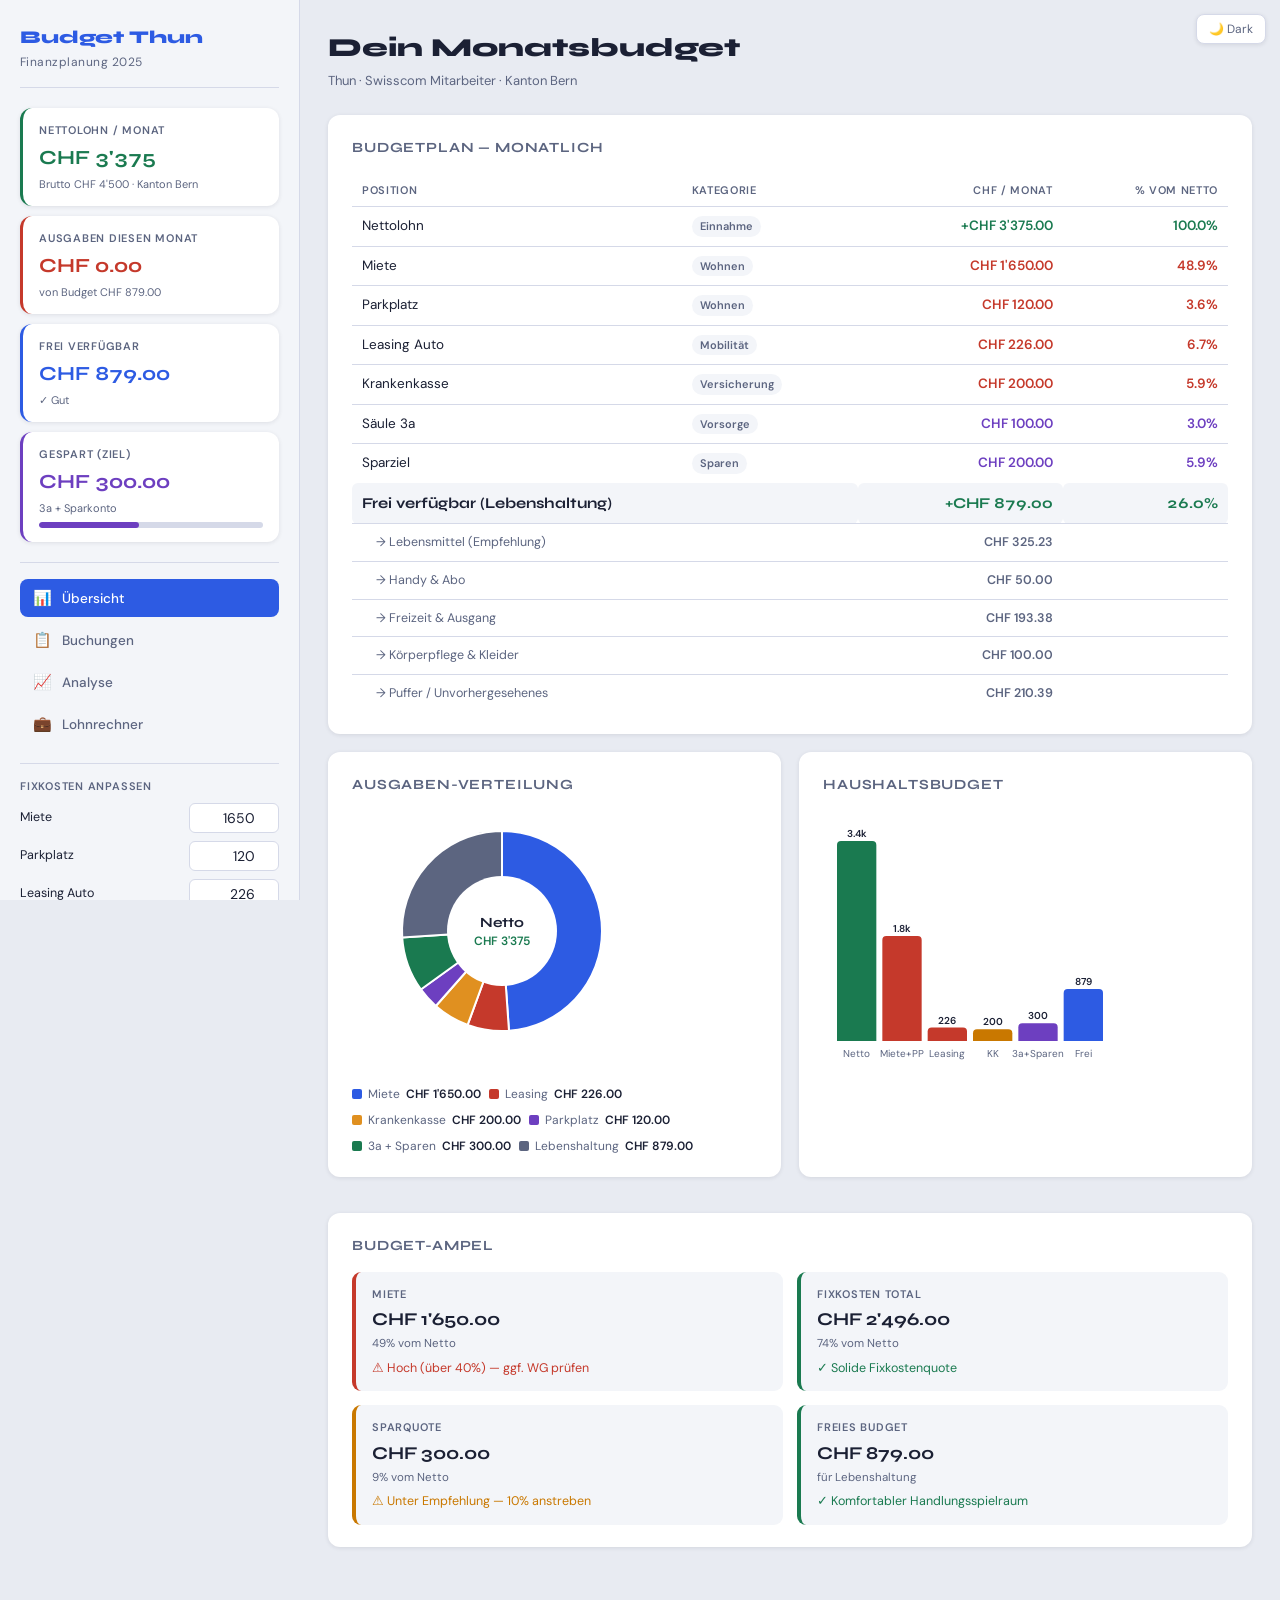
==== budget.html @ 73e4c922 "Add personal budget planner (Budget Thun) - KK CHF 200, leasing CHF 226, gross CHF 4500" ====
<!DOCTYPE html>
<html lang="de">
<head>
<meta charset="UTF-8" />
<meta name="viewport" content="width=device-width, initial-scale=1.0" />
<title>Budget Thun</title>
<link rel="preconnect" href="https://fonts.googleapis.com" />
<link rel="stylesheet" href="https://fonts.googleapis.com/css2?family=Syne:wght@400;600;700;800&family=DM+Sans:wght@300;400;500;600&display=swap" />
<style>
/* ── Tokens ──────────────────────────────────────────────────── */
:root {
  --bg:       #E8EBF2;
  --surface:  #F3F5F9;
  --card:     #FFFFFF;
  --text:     #1B2034;
  --muted:    #5C6580;
  --border:   #D5D9E8;
  --income:   #1A7A50;
  --expense:  #C5392B;
  --accent:   #2D5BE3;
  --savings:  #6D3FC0;
  --warning:  #C97800;
  --r:        12px;
  --shadow:   0 1px 4px rgba(27,32,52,.10);
}
@media (prefers-color-scheme:dark) {
  :root:not([data-theme="light"]) {
    --bg:      #12141E;
    --surface: #1A1D2B;
    --card:    #21253A;
    --text:    #E8EBF5;
    --muted:   #7A82A0;
    --border:  #2D3350;
    --income:  #22A36A;
    --expense: #E05A4A;
    --accent:  #4D78F5;
    --savings: #9060E0;
    --warning: #E09020;
  }
}
:root[data-theme="dark"] {
  --bg:      #12141E;
  --surface: #1A1D2B;
  --card:    #21253A;
  --text:    #E8EBF5;
  --muted:   #7A82A0;
  --border:  #2D3350;
  --income:  #22A36A;
  --expense: #E05A4A;
  --accent:  #4D78F5;
  --savings: #9060E0;
  --warning: #E09020;
}

/* ── Reset ───────────────────────────────────────────────────── */
*,*::before,*::after{box-sizing:border-box;margin:0;padding:0}
body{font-family:'DM Sans',sans-serif;background:var(--bg);color:var(--text);font-size:14px;line-height:1.5;min-height:100vh}
input,select,textarea,button{font-family:inherit;font-size:inherit}
a{color:var(--accent);text-decoration:none}
button{cursor:pointer}

/* ── Layout ──────────────────────────────────────────────────── */
.shell{display:grid;grid-template-columns:300px 1fr;min-height:100vh}
.sidebar{background:var(--surface);border-right:1px solid var(--border);padding:24px 20px;display:flex;flex-direction:column;gap:20px;position:sticky;top:0;height:100vh;overflow-y:auto}
.main{padding:28px 28px 48px;overflow-x:hidden}

/* ── Sidebar ─────────────────────────────────────────────────── */
.brand{display:flex;flex-direction:column;gap:2px;padding-bottom:16px;border-bottom:1px solid var(--border)}
.brand-title{font-family:'Syne',sans-serif;font-weight:800;font-size:18px;color:var(--accent)}
.brand-sub{font-size:12px;color:var(--muted);letter-spacing:.04em}

.kpi-stack{display:flex;flex-direction:column;gap:10px}
.kpi{background:var(--card);border-radius:var(--r);padding:14px 16px;box-shadow:var(--shadow);border-left:3px solid var(--border)}
.kpi.green{border-left-color:var(--income)}
.kpi.red{border-left-color:var(--expense)}
.kpi.blue{border-left-color:var(--accent)}
.kpi.violet{border-left-color:var(--savings)}
.kpi-label{font-size:11px;font-weight:600;text-transform:uppercase;letter-spacing:.07em;color:var(--muted);margin-bottom:4px}
.kpi-val{font-family:'Syne',sans-serif;font-size:20px;font-weight:700;font-variant-numeric:tabular-nums}
.kpi.green .kpi-val{color:var(--income)}
.kpi.red .kpi-val{color:var(--expense)}
.kpi.blue .kpi-val{color:var(--accent)}
.kpi.violet .kpi-val{color:var(--savings)}
.kpi-sub{font-size:11px;color:var(--muted);margin-top:3px}

.savings-bar-wrap{margin-top:6px}
.savings-bar-track{height:6px;background:var(--border);border-radius:99px;overflow:hidden;margin-top:6px}
.savings-bar-fill{height:100%;background:var(--savings);border-radius:99px;transition:width .4s}

/* ── Nav tabs ────────────────────────────────────────────────── */
.nav{display:flex;flex-direction:column;gap:4px;border-top:1px solid var(--border);padding-top:16px}
.nav-btn{display:flex;align-items:center;gap:10px;padding:9px 12px;border-radius:8px;border:none;background:none;color:var(--muted);font-weight:500;font-size:13.5px;text-align:left;transition:background .12s,color .12s}
.nav-btn:hover{background:var(--bg);color:var(--text)}
.nav-btn.active{background:var(--accent);color:#fff}
.nav-icon{font-size:15px;width:20px;text-align:center}

/* ── Budget settings ─────────────────────────────────────────── */
.budget-settings{border-top:1px solid var(--border);padding-top:14px;display:flex;flex-direction:column;gap:8px}
.budget-settings h3{font-size:11px;font-weight:600;text-transform:uppercase;letter-spacing:.07em;color:var(--muted)}
.setting-row{display:flex;align-items:center;justify-content:space-between;gap:8px}
.setting-row label{font-size:12.5px;color:var(--text);flex:1}
.setting-row input[type="number"]{width:90px;padding:5px 8px;border:1px solid var(--border);border-radius:6px;background:var(--card);color:var(--text);font-variant-numeric:tabular-nums;text-align:right}
.setting-row input:focus{outline:none;border-color:var(--accent)}
.setting-note{font-size:11px;color:var(--muted);padding-left:0}

/* ── Main area ───────────────────────────────────────────────── */
.view{display:none}
.view.active{display:block}

.page-title{font-family:'Syne',sans-serif;font-weight:800;font-size:26px;color:var(--text);margin-bottom:4px}
.page-sub{font-size:13px;color:var(--muted);margin-bottom:24px}

.card{background:var(--card);border-radius:var(--r);padding:22px 24px;box-shadow:var(--shadow);margin-bottom:18px}
.card-title{font-family:'Syne',sans-serif;font-weight:700;font-size:14px;text-transform:uppercase;letter-spacing:.06em;color:var(--muted);margin-bottom:16px}

/* ── Salary breakdown ────────────────────────────────────────── */
.salary-row{display:flex;justify-content:space-between;padding:8px 0;border-bottom:1px solid var(--border);font-size:13.5px}
.salary-row:last-child{border-bottom:none}
.salary-row.total{font-weight:700;font-size:15px;color:var(--income)}
.salary-row.deduct{color:var(--expense)}
.deduct-label{display:flex;align-items:center;gap:6px}
.deduct-pct{font-size:11px;color:var(--muted);background:var(--surface);padding:1px 6px;border-radius:4px}
.salary-note{font-size:11px;color:var(--muted);margin-top:10px;line-height:1.6}

/* ── Budget plan table ───────────────────────────────────────── */
.budget-table{width:100%;border-collapse:collapse}
.budget-table th{text-align:left;font-size:11px;font-weight:600;text-transform:uppercase;letter-spacing:.06em;color:var(--muted);padding:8px 10px;border-bottom:1px solid var(--border)}
.budget-table td{padding:9px 10px;border-bottom:1px solid var(--border);font-size:13.5px;font-variant-numeric:tabular-nums}
.budget-table tr:last-child td{border-bottom:none}
.budget-table .cat-chip{display:inline-block;padding:2px 8px;border-radius:99px;font-size:11px;font-weight:600;background:var(--surface);color:var(--muted)}
.budget-table .num{text-align:right;font-weight:600}
.budget-table .inc{color:var(--income)}
.budget-table .exp{color:var(--expense)}
.budget-table .sav{color:var(--savings)}
.budget-table tr.total-row td{font-family:'Syne',sans-serif;font-weight:700;font-size:15px;background:var(--surface);border-radius:6px}

/* ── Chart canvas ────────────────────────────────────────────── */
.charts-row{display:grid;grid-template-columns:1fr 1fr;gap:18px;margin-bottom:18px}
canvas{display:block;max-width:100%}

/* ── Add transaction ─────────────────────────────────────────── */
.type-toggle{display:flex;gap:8px;margin-bottom:16px}
.type-btn{flex:1;padding:9px;border:2px solid var(--border);border-radius:8px;background:none;color:var(--muted);font-weight:600;font-size:13px;transition:all .13s}
.type-btn.active.exp{border-color:var(--expense);background:#fef2f2;color:var(--expense)}
.type-btn.active.inc{border-color:var(--income);background:#f0fdf6;color:var(--income)}
.form-grid{display:grid;grid-template-columns:repeat(4,1fr);gap:12px;margin-bottom:14px}
.fg-2{grid-column:span 2}
.form-group{display:flex;flex-direction:column;gap:4px}
.form-group label{font-size:11px;font-weight:600;text-transform:uppercase;letter-spacing:.05em;color:var(--muted)}
.form-group input,.form-group select{padding:8px 11px;border:1px solid var(--border);border-radius:7px;background:var(--card);color:var(--text);outline:none;transition:border-color .12s}
.form-group input:focus,.form-group select:focus{border-color:var(--accent)}
.btn-primary{padding:9px 22px;background:var(--accent);color:#fff;border:none;border-radius:8px;font-weight:600;font-size:13.5px;transition:opacity .12s}
.btn-primary:hover{opacity:.87}
.btn-ghost{padding:8px 16px;background:none;color:var(--muted);border:1px solid var(--border);border-radius:8px;font-size:13px}
.btn-ghost:hover{background:var(--surface)}
.form-actions{display:flex;gap:10px;align-items:center}

/* ── Transaction list ────────────────────────────────────────── */
.filter-row{display:flex;gap:8px;margin-bottom:14px;flex-wrap:wrap}
.filter-row select,.filter-row input{padding:7px 11px;border:1px solid var(--border);border-radius:7px;background:var(--card);color:var(--text);font-size:13px;outline:none}
.filter-row input{flex:1;min-width:160px}
.filter-row select:focus,.filter-row input:focus{border-color:var(--accent)}

.tx-table{width:100%;border-collapse:collapse}
.tx-table th{text-align:left;padding:9px 12px;border-bottom:1px solid var(--border);font-size:11px;font-weight:600;text-transform:uppercase;letter-spacing:.06em;color:var(--muted);background:var(--surface)}
.tx-table td{padding:10px 12px;border-bottom:1px solid var(--border);font-size:13.5px}
.tx-table tr:hover td{background:var(--surface)}
.tx-table tr:last-child td{border-bottom:none}
.tx-table .num{text-align:right;font-variant-numeric:tabular-nums;font-weight:600}
.chip{display:inline-block;padding:2px 9px;border-radius:99px;font-size:11.5px;font-weight:600}
.chip-exp{background:#fef2f2;color:var(--expense)}
.chip-inc{background:#f0fdf6;color:var(--income)}
.chip-cat{background:var(--surface);color:var(--muted)}
.del-btn{background:none;border:none;color:var(--muted);padding:2px 6px;border-radius:4px;font-size:13px;transition:color .12s}
.del-btn:hover{color:var(--expense)}
.summary-strip{display:flex;gap:20px;font-size:13px;color:var(--muted);margin-bottom:12px;padding:10px 12px;background:var(--surface);border-radius:8px;flex-wrap:wrap}
.summary-strip strong{font-variant-numeric:tabular-nums}
.inc-val{color:var(--income);font-weight:600}
.exp-val{color:var(--expense);font-weight:600}
.bal-val{color:var(--accent);font-weight:600}
.empty{text-align:center;padding:32px;color:var(--muted)}

/* ── Analysis ────────────────────────────────────────────────── */
.month-nav{display:flex;align-items:center;gap:12px;margin-bottom:6px}
.month-nav button{padding:5px 12px;border:1px solid var(--border);border-radius:6px;background:var(--card);color:var(--text);font-size:13px}
.month-nav button:hover{background:var(--surface)}
.month-label{font-family:'Syne',sans-serif;font-weight:700;font-size:15px;flex:1;text-align:center}

/* ── Misc ────────────────────────────────────────────────────── */
.theme-btn{position:fixed;top:14px;right:14px;padding:6px 12px;background:var(--card);border:1px solid var(--border);border-radius:8px;color:var(--muted);font-size:12px;box-shadow:var(--shadow);z-index:100}
.theme-btn:hover{color:var(--text)}

@media(max-width:900px){
  .shell{grid-template-columns:1fr}
  .sidebar{position:static;height:auto}
  .charts-row{grid-template-columns:1fr}
  .form-grid{grid-template-columns:1fr 1fr}
  .fg-2{grid-column:span 2}
}
@media(max-width:580px){
  .form-grid{grid-template-columns:1fr}
  .fg-2{grid-column:span 1}
}
</style>
</head>
<body>

<button class="theme-btn" id="themeBtn">🌙 Dark</button>

<div class="shell">

<!-- ── SIDEBAR ─────────────────────────────────────────────── -->
<aside class="sidebar">
  <div class="brand">
    <div class="brand-title">Budget Thun</div>
    <div class="brand-sub">Finanzplanung 2025</div>
  </div>

  <div class="kpi-stack">
    <div class="kpi green">
      <div class="kpi-label">Nettolohn / Monat</div>
      <div class="kpi-val" id="sideNet">CHF 0</div>
      <div class="kpi-sub">Brutto CHF 4'500 · Kanton Bern</div>
    </div>
    <div class="kpi red">
      <div class="kpi-label">Ausgaben diesen Monat</div>
      <div class="kpi-val" id="sideSpent">CHF 0</div>
      <div class="kpi-sub" id="sideSpentSub">von Budget CHF 0</div>
    </div>
    <div class="kpi blue">
      <div class="kpi-label">Frei verfügbar</div>
      <div class="kpi-val" id="sideFree">CHF 0</div>
      <div class="kpi-sub" id="sideFreeSub"></div>
    </div>
    <div class="kpi violet">
      <div class="kpi-label">Gespart (Ziel)</div>
      <div class="kpi-val" id="sideSaved">CHF 0</div>
      <div class="kpi-sub">3a + Sparkonto</div>
      <div class="savings-bar-wrap">
        <div class="savings-bar-track"><div class="savings-bar-fill" id="savingsBar" style="width:0%"></div></div>
      </div>
    </div>
  </div>

  <nav class="nav">
    <button class="nav-btn active" data-view="overview"><span class="nav-icon">📊</span> Übersicht</button>
    <button class="nav-btn" data-view="transactions"><span class="nav-icon">📋</span> Buchungen</button>
    <button class="nav-btn" data-view="analysis"><span class="nav-icon">📈</span> Analyse</button>
    <button class="nav-btn" data-view="salary"><span class="nav-icon">💼</span> Lohnrechner</button>
  </nav>

  <div class="budget-settings">
    <h3>Fixkosten anpassen</h3>
    <div class="setting-row"><label>Miete</label><input type="number" id="sRent" value="1650" min="0" step="10" /></div>
    <div class="setting-row"><label>Parkplatz</label><input type="number" id="sPark" value="120" min="0" step="5" /></div>
    <div class="setting-row"><label>Leasing Auto</label><input type="number" id="sLease" value="226" min="0" step="5" /></div>
    <div class="setting-note">Skoda Fabia GL-2176772: CHF 211.20 + CHF 15 Occasion = CHF 226.20</div>
    <div class="setting-row"><label>Krankenkasse</label><input type="number" id="sKK" value="200" min="0" step="10" /></div>
    <div class="setting-row"><label>Säule 3a</label><input type="number" id="s3a" value="100" min="0" step="10" /></div>
    <div class="setting-row"><label>Sparziel / Monat</label><input type="number" id="sSave" value="200" min="0" step="50" /></div>
    <div class="setting-row"><label>Nettolohn (manuell)</label><input type="number" id="sNet" value="3375" min="0" step="50" /></div>
    <div class="setting-note">Nettolohn anpassen wenn du die genaue Abrechnung hast</div>
  </div>
</aside>

<!-- ── MAIN ───────────────────────────────────────────────────── -->
<main class="main">

  <!-- ── OVERVIEW ──────────────────────────────────────────── -->
  <div id="view-overview" class="view active">
    <div class="page-title">Dein Monatsbudget</div>
    <div class="page-sub">Thun · Swisscom Mitarbeiter · Kanton Bern</div>

    <div class="card">
      <div class="card-title">Budgetplan — Monatlich</div>
      <table class="budget-table" id="budgetTable">
        <thead><tr>
          <th>Position</th><th>Kategorie</th><th class="num">CHF / Monat</th><th class="num">% vom Netto</th>
        </tr></thead>
        <tbody></tbody>
        <tfoot></tfoot>
      </table>
    </div>

    <div class="charts-row">
      <div class="card">
        <div class="card-title">Ausgaben-Verteilung</div>
        <canvas id="donutChart" width="300" height="260"></canvas>
        <div id="donutLegend" style="margin-top:14px;display:flex;flex-wrap:wrap;gap:8px"></div>
      </div>
      <div class="card">
        <div class="card-title">Haushaltsbudget</div>
        <canvas id="waterfallChart" width="300" height="260"></canvas>
      </div>
    </div>

    <div class="card">
      <div class="card-title">Budget-Ampel</div>
      <div id="budgetAmplel"></div>
    </div>
  </div>

  <!-- ── TRANSACTIONS ───────────────────────────────────────── -->
  <div id="view-transactions" class="view">
    <div class="page-title">Buchungen</div>
    <div class="page-sub">Einnahmen und Ausgaben erfassen und verwalten</div>

    <div class="card">
      <div class="card-title">Neue Buchung</div>
      <div class="type-toggle">
        <button class="type-btn active exp" data-t="expense">Ausgabe</button>
        <button class="type-btn inc" data-t="income">Einnahme</button>
      </div>
      <form id="txForm">
        <div class="form-grid">
          <div class="form-group">
            <label>Datum</label>
            <input type="date" id="fDate" required />
          </div>
          <div class="form-group">
            <label>Betrag CHF</label>
            <input type="number" id="fAmount" step="0.01" min="0.01" placeholder="0.00" required />
          </div>
          <div class="form-group fg-2">
            <label>Beschreibung</label>
            <input type="text" id="fDesc" placeholder="z.B. Coop, Migros, Benzin…" required />
          </div>
          <div class="form-group fg-2">
            <label>Kategorie</label>
            <select id="fCat" required></select>
          </div>
          <div class="form-group fg-2">
            <label>Notiz (optional)</label>
            <input type="text" id="fNote" placeholder="Zusatzinfo" />
          </div>
        </div>
        <div class="form-actions">
          <button type="submit" class="btn-primary">Speichern</button>
          <button type="button" class="btn-ghost" id="clearFormBtn">Leeren</button>
        </div>
      </form>
    </div>

    <div class="card" style="padding:0;overflow:hidden">
      <div style="padding:16px 20px;display:flex;justify-content:space-between;align-items:center;flex-wrap:wrap;gap:10px">
        <div class="card-title" style="margin:0">Buchungsübersicht</div>
        <div class="filter-row" style="margin:0">
          <input type="text" id="searchIn" placeholder="Suchen…" />
          <select id="filterMonth">
            <option value="">Alle Monate</option>
          </select>
          <select id="filterCat">
            <option value="">Alle Kategorien</option>
          </select>
          <select id="filterType">
            <option value="">Alle Typen</option>
            <option value="expense">Ausgaben</option>
            <option value="income">Einnahmen</option>
          </select>
        </div>
      </div>
      <div id="summaryStrip" class="summary-strip" style="margin:0 20px;"></div>
      <div style="overflow-x:auto">
        <table class="tx-table" id="txTable">
          <thead><tr>
            <th>Datum</th><th>Beschreibung</th><th>Kategorie</th><th class="num">Betrag</th><th></th>
          </tr></thead>
          <tbody></tbody>
        </table>
      </div>
      <div id="txEmpty" class="empty" style="display:none">Noch keine Buchungen erfasst.</div>
    </div>
  </div>

  <!-- ── ANALYSIS ───────────────────────────────────────────── -->
  <div id="view-analysis" class="view">
    <div class="page-title">Analyse</div>
    <div class="page-sub">Monatsverlauf und Kategorien im Detail</div>

    <div class="charts-row">
      <div class="card">
        <div class="card-title">Einnahmen vs. Ausgaben — Monatsverlauf</div>
        <canvas id="barChart" width="400" height="260"></canvas>
      </div>
      <div class="card">
        <div class="card-title">Top Ausgabe-Kategorien</div>
        <canvas id="hbarChart" width="400" height="260"></canvas>
      </div>
    </div>

    <div class="card">
      <div class="card-title">Monatsdetail</div>
      <div class="month-nav">
        <button id="prevMonth">&#8249;</button>
        <div class="month-label" id="monthLabel"></div>
        <button id="nextMonth">&#8250;</button>
      </div>
      <div id="monthDetail"></div>
    </div>
  </div>

  <!-- ── SALARY ─────────────────────────────────────────────── -->
  <div id="view-salary" class="view">
    <div class="page-title">Lohnrechner Bern</div>
    <div class="page-sub">Geschätzte Abzüge für Swisscom-Mitarbeiter, Kanton Bern</div>

    <div class="card" style="max-width:560px">
      <div class="card-title">Bruttolohn &rarr; Nettolohn</div>
      <div id="salaryBreakdown"></div>
      <div class="salary-note" id="salaryNote"></div>
    </div>

    <div class="card" style="max-width:560px">
      <div class="card-title">Jahresplan — Sparen &amp; Steuern</div>
      <div id="yearPlan"></div>
    </div>
  </div>

</main>
</div>

<script>
'use strict';

// ── Storage ───────────────────────────────────────────────────
const SK = 'budget_thun_v1';
const load = () => JSON.parse(localStorage.getItem(SK) || '{"tx":[]}')
const persist = () => localStorage.setItem(SK, JSON.stringify(state));

let state = load();
if (!state.tx) state.tx = [];

// ── Settings ──────────────────────────────────────────────────
const settings = {
  rent:  () => +document.getElementById('sRent').value  || 1650,
  park:  () => +document.getElementById('sPark').value  || 120,
  lease: () => +document.getElementById('sLease').value || 226,
  kk:    () => +document.getElementById('sKK').value    || 200,
  s3a:   () => +document.getElementById('s3a').value    || 100,
  save:  () => +document.getElementById('sSave').value  || 200,
  net:   () => +document.getElementById('sNet').value   || 3375,
};

document.querySelectorAll('.sidebar input[type="number"]').forEach(i =>
  i.addEventListener('input', () => { renderAll(); })
);

// ── Categories ────────────────────────────────────────────────
const CATS_EXP = [
  'Miete & Wohnen','Leasing & Auto','Versicherungen','Lebensmittel',
  'Restaurants & Ausgang','Kleider & Shopping','Transport & Benzin',
  'Freizeit & Hobby','Handy & Abo','Körperpflege','Sonstiges'
];
const CATS_INC = ['Lohn','Bonus','Sonstiges Einkommen'];
let curType = 'expense';

function populateCatSelect() {
  const sel = document.getElementById('fCat');
  const cats = curType === 'expense' ? CATS_EXP : CATS_INC;
  sel.innerHTML = cats.map(c => '<option>' + c + '</option>').join('');
}

function updateFilterCats() {
  const sel = document.getElementById('filterCat');
  const cur = sel.value;
  const all = [...new Set(state.tx.map(t => t.cat))].sort();
  sel.innerHTML = '<option value="">Alle Kategorien</option>' +
    all.map(c => '<option' + (c===cur?' selected':'') + '>' + c + '</option>').join('');
}

function updateFilterMonths() {
  const sel = document.getElementById('filterMonth');
  const cur = sel.value;
  const months = [...new Set(state.tx.map(t => t.date.slice(0,7)))].sort().reverse();
  sel.innerHTML = '<option value="">Alle Monate</option>' +
    months.map(m => {
      const [y,mo] = m.split('-');
      const label = new Date(+y, +mo-1, 1).toLocaleDateString('de-CH',{month:'long',year:'numeric'});
      return '<option value="' + m + '"' + (m===cur?' selected':'') + '>' + label + '</option>';
    }).join('');
}

// ── Type toggle ────────────────────────────────────────────────
document.querySelectorAll('.type-btn').forEach(b => {
  b.addEventListener('click', () => {
    curType = b.dataset.t;
    document.querySelectorAll('.type-btn').forEach(x => x.classList.remove('active'));
    b.classList.add('active');
    populateCatSelect();
  });
});

// ── Form ──────────────────────────────────────────────────────
const fDate = document.getElementById('fDate');
fDate.value = today();

document.getElementById('txForm').addEventListener('submit', e => {
  e.preventDefault();
  const tx = {
    id: uid(),
    type: curType,
    date: fDate.value,
    amount: parseFloat(document.getElementById('fAmount').value),
    desc: document.getElementById('fDesc').value.trim(),
    cat: document.getElementById('fCat').value,
    note: document.getElementById('fNote').value.trim(),
  };
  state.tx.unshift(tx);
  persist();
  document.getElementById('txForm').reset();
  fDate.value = today();
  renderAll();
});

document.getElementById('clearFormBtn').addEventListener('click', () => {
  document.getElementById('txForm').reset();
  fDate.value = today();
});

// ── Nav ───────────────────────────────────────────────────────
document.querySelectorAll('.nav-btn').forEach(b => {
  b.addEventListener('click', () => {
    document.querySelectorAll('.nav-btn').forEach(x => x.classList.remove('active'));
    document.querySelectorAll('.view').forEach(x => x.classList.remove('active'));
    b.classList.add('active');
    document.getElementById('view-'+b.dataset.view).classList.add('active');
    renderAll();
  });
});

// ── Theme ─────────────────────────────────────────────────────
const themeBtn = document.getElementById('themeBtn');
let dark = window.matchMedia('(prefers-color-scheme:dark)').matches;
function applyTheme() {
  document.documentElement.dataset.theme = dark ? 'dark' : 'light';
  themeBtn.textContent = dark ? '☀️ Hell' : '🌙 Dark';
}
themeBtn.addEventListener('click', () => { dark = !dark; applyTheme(); renderAll(); });
applyTheme();

// ── Utilities ─────────────────────────────────────────────────
function uid() { return Date.now().toString(36)+Math.random().toString(36).slice(2,6); }
function today() { return new Date().toISOString().slice(0,10); }
function fmt(v) { return 'CHF '+v.toFixed(2).replace(/\B(?=(\d{3})+(?!\d))/g,"'"); }
function fmtK(v) { return 'CHF '+v.toFixed(0).replace(/\B(?=(\d{3})+(?!\d))/g,"'"); }
function esc(s) { return String(s||'').replace(/&/g,'&amp;').replace(/</g,'&lt;').replace(/>/g,'&gt;'); }
function formatDate(iso) { const [y,m,d]=iso.split('-'); return d+'.'+m+'.'+y; }
function getCSS(v) { return getComputedStyle(document.documentElement).getPropertyValue(v).trim(); }
function monthStr(isoYM) {
  const [y,m] = isoYM.split('-');
  return new Date(+y,+m-1,1).toLocaleDateString('de-CH',{month:'long',year:'numeric'});
}

// ── Render All ────────────────────────────────────────────────
function renderAll() {
  renderSidebar();
  renderBudgetTable();
  renderDonut();
  renderWaterfall();
  renderAmplel();
  renderTxTable();
  renderBar();
  renderHBar();
  renderSalary();
  renderMonthDetail();
}

// ── Sidebar KPIs ──────────────────────────────────────────────
function renderSidebar() {
  const net = settings.net();
  const fixed = settings.rent()+settings.park()+settings.lease()+settings.kk()+settings.s3a()+settings.save();
  const budget = net - fixed;

  const now = new Date();
  const ym = now.toISOString().slice(0,7);
  const thisMonth = state.tx.filter(t => t.date.startsWith(ym));
  const spent = thisMonth.filter(t=>t.type==='expense').reduce((s,t)=>s+t.amount,0);
  const saved = (settings.s3a()+settings.save());
  const free = budget - spent;
  const pct = budget > 0 ? Math.min(100, (spent/budget*100)) : 0;

  document.getElementById('sideNet').textContent = fmtK(net);
  document.getElementById('sideSpent').textContent = fmt(spent);
  document.getElementById('sideSpentSub').textContent = 'von Budget ' + fmt(budget);
  document.getElementById('sideFree').textContent = fmt(free);
  document.getElementById('sideFreeSub').textContent = pct > 90 ? '⚠️ Fast aufgebraucht!' : pct > 70 ? 'Im Bereich' : '✓ Gut';
  document.getElementById('sideSaved').textContent = fmt(saved);
  document.getElementById('savingsBar').style.width = Math.min(100, (saved/(net*0.2)*100))+'%';
}

// ── Budget Table ──────────────────────────────────────────────
function renderBudgetTable() {
  const net = settings.net();
  const rows = [
    { label:'Nettolohn', cat:'Einnahme', amt: net, type:'inc' },
    { label:'Miete', cat:'Wohnen', amt:-settings.rent(), type:'exp' },
    { label:'Parkplatz', cat:'Wohnen', amt:-settings.park(), type:'exp' },
    { label:'Leasing Auto', cat:'Mobilität', amt:-settings.lease(), type:'exp' },
    { label:'Krankenkasse', cat:'Versicherung', amt:-settings.kk(), type:'exp' },
    { label:'Säule 3a', cat:'Vorsorge', amt:-settings.s3a(), type:'sav' },
    { label:'Sparziel', cat:'Sparen', amt:-settings.save(), type:'sav' },
  ];
  const fixed = rows.slice(1).reduce((s,r)=>s+r.amt,0);
  const freeAmt = net + fixed;

  const tbody = document.querySelector('#budgetTable tbody');
  tbody.innerHTML = rows.map(r => '<tr><td>'+esc(r.label)+'</td><td><span class="cat-chip">'+esc(r.cat)+'</span></td><td class="num '+r.type+'">'+(r.amt>0?'+':'')+fmt(Math.abs(r.amt))+'</td><td class="num '+r.type+'">'+(Math.abs(r.amt)/net*100).toFixed(1)+'%</td></tr>').join('');

  const tfoot = document.querySelector('#budgetTable tfoot');
  const cls = freeAmt >= 0 ? 'inc' : 'exp';
  tfoot.innerHTML = '<tr class="total-row"><td colspan="2">Frei verfügbar (Lebenshaltung)</td><td class="num '+cls+'">'+(freeAmt>=0?'+':'')+fmt(Math.abs(freeAmt))+'</td><td class="num '+cls+'">'+(Math.abs(freeAmt)/net*100).toFixed(1)+'%</td></tr>';

  const suggestions = [
    { label:'→ Lebensmittel (Empfehlung)', amt: Math.min(350, freeAmt*0.37) },
    { label:'→ Handy & Abo', amt: 50 },
    { label:'→ Freizeit & Ausgang', amt: Math.min(200, freeAmt*0.22) },
    { label:'→ Körperpflege & Kleider', amt: Math.min(100, freeAmt*0.12) },
    { label:'→ Puffer / Unvorhergesehenes', amt: null },
  ];
  let used = suggestions.slice(0,-1).reduce((s,r)=>s+(r.amt||0),0);
  suggestions[suggestions.length-1].amt = Math.max(0, freeAmt - used);

  tfoot.innerHTML += suggestions.map(r=>'<tr><td style="color:var(--muted);padding-left:24px;font-size:12.5px">'+esc(r.label)+'</td><td></td><td class="num" style="color:var(--muted);font-size:12.5px">'+(r.amt!==null?fmt(r.amt):'')+'</td><td></td></tr>').join('');
}

// ── Budget Ampel ──────────────────────────────────────────────
function renderAmplel() {
  const net = settings.net();
  const rent = settings.rent();
  const rentPct = rent/net*100;
  const fixed = settings.rent()+settings.park()+settings.lease()+settings.kk()+settings.s3a()+settings.save();
  const fixedPct = fixed/net*100;
  const savePct = (settings.s3a()+settings.save())/net*100;
  const free = net - fixed;

  const items = [
    { label:'Miete', val:fmt(rent), sub:rentPct.toFixed(0)+'% vom Netto', ok: rentPct<=33, warn: rentPct<=40, msg: rentPct<=33?'✓ Im grünen Bereich (unter 33%)':rentPct<=40?'⚠ Etwas hoch (30-40%)':'⚠ Hoch (über 40%) — ggf. WG prüfen' },
    { label:'Fixkosten total', val:fmt(fixed), sub:fixedPct.toFixed(0)+'% vom Netto', ok: fixedPct<=75, warn: fixedPct<=85, msg: fixedPct<=75?'✓ Solide Fixkostenquote':fixedPct<=85?'⚠ Wenig Spielraum für Variable':'❌ Wenig Luft — Fixkosten reduzieren' },
    { label:'Sparquote', val:fmt(settings.s3a()+settings.save()), sub:savePct.toFixed(0)+'% vom Netto', ok: savePct>=10, warn: savePct>=5, msg: savePct>=15?'✓ Sehr gute Sparquote!':savePct>=10?'✓ Empfehlung erreicht (10%)':savePct>=5?'⚠ Unter Empfehlung — 10% anstreben':'❌ Zu wenig Sparen' },
    { label:'Freies Budget', val:fmt(free), sub:'für Lebenshaltung', ok: free>=800, warn: free>=500, msg: free>=800?'✓ Komfortabler Handlungsspielraum':free>=500?'⚠ Knapp, aber machbar':'❌ Sehr eng — Fixkosten prüfen' },
  ];

  document.getElementById('budgetAmplel').innerHTML = '<div style="display:grid;grid-template-columns:repeat(2,1fr);gap:14px">' +
    items.map(it => '<div style="padding:14px 16px;border-radius:9px;background:var(--surface);border-left:4px solid '+(it.ok?'var(--income)':it.warn?'var(--warning)':'var(--expense)')+'">' +
      '<div style="font-size:11px;font-weight:600;text-transform:uppercase;letter-spacing:.07em;color:var(--muted);margin-bottom:4px">'+esc(it.label)+'</div>' +
      '<div style="font-family:\'Syne\',sans-serif;font-weight:700;font-size:18px;color:var(--text)">'+esc(it.val)+'</div>' +
      '<div style="font-size:11.5px;color:var(--muted);margin:2px 0">'+esc(it.sub)+'</div>' +
      '<div style="font-size:12.5px;margin-top:6px;color:'+(it.ok?'var(--income)':it.warn?'var(--warning)':'var(--expense)')+';">'+esc(it.msg)+'</div></div>').join('') +
    '</div>';
}

// ── Transaction Table ─────────────────────────────────────────
function renderTxTable() {
  updateFilterCats();
  updateFilterMonths();

  const search = document.getElementById('searchIn').value.toLowerCase();
  const month  = document.getElementById('filterMonth').value;
  const cat    = document.getElementById('filterCat').value;
  const type   = document.getElementById('filterType').value;

  let filtered = state.tx.filter(t => {
    if (month && !t.date.startsWith(month)) return false;
    if (cat   && t.cat !== cat) return false;
    if (type  && t.type !== type) return false;
    if (search && !(t.desc+t.cat+t.note).toLowerCase().includes(search)) return false;
    return true;
  });

  const inc = filtered.filter(t=>t.type==='income').reduce((s,t)=>s+t.amount,0);
  const exp = filtered.filter(t=>t.type==='expense').reduce((s,t)=>s+t.amount,0);
  const strip = document.getElementById('summaryStrip');
  strip.innerHTML = filtered.length
    ? '<span>'+filtered.length+' Einträge</span><span class="inc-val">+'+fmt(inc)+'</span><span style="color:var(--border)">|</span><span class="exp-val">-'+fmt(exp)+'</span><span style="color:var(--border)">|</span><span class="bal-val">= '+fmt(inc-exp)+'</span>'
    : '';

  const tbody = document.querySelector('#txTable tbody');
  tbody.innerHTML = '';
  const empty = document.getElementById('txEmpty');
  empty.style.display = filtered.length ? 'none' : 'block';

  filtered.forEach(t => {
    const tr = document.createElement('tr');
    const sign = t.type==='income' ? '+' : '-';
    tr.innerHTML = '<td style="white-space:nowrap">'+formatDate(t.date)+'</td><td>'+esc(t.desc)+(t.note?'<br><small style="color:var(--muted)">'+esc(t.note)+'</small>':'')+'</td><td><span class="chip chip-cat">'+esc(t.cat)+'</span> <span class="chip chip-'+(t.type==='expense'?'exp':'inc')+'">'+(t.type==='expense'?'Ausgabe':'Einnahme')+'</span></td><td class="num '+(t.type==='expense'?'exp-val':'inc-val')+'">'+sign+fmt(t.amount)+'</td><td><button class="del-btn" data-id="'+t.id+'" title="Löschen">🗑</button></td>';
    tbody.appendChild(tr);
  });

  document.querySelectorAll('.del-btn').forEach(b => b.addEventListener('click', () => {
    state.tx = state.tx.filter(t => t.id !== b.dataset.id);
    persist();
    renderAll();
  }));
}

['searchIn','filterMonth','filterCat','filterType'].forEach(id =>
  document.getElementById(id).addEventListener('input', renderTxTable)
);

// ── Canvas helpers ────────────────────────────────────────────
function clearCanvas(id) {
  const c = document.getElementById(id);
  const ctx = c.getContext('2d');
  ctx.clearRect(0,0,c.width,c.height);
  return {c, ctx, W:c.offsetWidth||c.width, H:c.height};
}
function tv(v) { return getCSS(v); }

// ── Donut chart ───────────────────────────────────────────────
function renderDonut() {
  const {c,ctx} = clearCanvas('donutChart');
  const W = c.offsetWidth || 300, H = 260;
  c.width = W; c.height = H;

  const net = settings.net();
  const slices = [
    { label:'Miete', val:settings.rent(), color:'#2D5BE3' },
    { label:'Leasing', val:settings.lease(), color:'#C5392B' },
    { label:'Krankenkasse', val:settings.kk(), color:'#E09020' },
    { label:'Parkplatz', val:settings.park(), color:'#6D3FC0' },
    { label:'3a + Sparen', val:settings.s3a()+settings.save(), color:'#1A7A50' },
    { label:'Lebenshaltung', val:Math.max(0, net-settings.rent()-settings.park()-settings.lease()-settings.kk()-settings.s3a()-settings.save()), color:'#5C6580' },
  ].filter(s=>s.val>0);

  const total = slices.reduce((s,x)=>s+x.val,0);
  const cx=W/2, cy=H/2-10, r=Math.min(W,H)/2-30, ri=r*0.55;
  let angle = -Math.PI/2;

  slices.forEach(s => {
    const sweep = (s.val/total)*2*Math.PI;
    ctx.beginPath();
    ctx.moveTo(cx,cy);
    ctx.arc(cx,cy,r,angle,angle+sweep);
    ctx.closePath();
    ctx.fillStyle = s.color;
    ctx.fill();
    ctx.strokeStyle = tv('--card');
    ctx.lineWidth = 2;
    ctx.stroke();
    angle += sweep;
  });

  ctx.beginPath();
  ctx.arc(cx,cy,ri,0,2*Math.PI);
  ctx.fillStyle = tv('--card');
  ctx.fill();

  ctx.fillStyle = tv('--text');
  ctx.font = "700 14px 'Syne',sans-serif";
  ctx.textAlign = 'center';
  ctx.fillText('Netto', cx, cy-4);
  ctx.font = "600 12px 'DM Sans',sans-serif";
  ctx.fillStyle = tv('--income');
  ctx.fillText(fmtK(net), cx, cy+14);

  const leg = document.getElementById('donutLegend');
  leg.innerHTML = slices.map(s=>'<div style="display:flex;align-items:center;gap:6px;font-size:12px"><span style="width:10px;height:10px;border-radius:2px;background:'+s.color+';display:inline-block;flex-shrink:0"></span><span style="color:var(--muted)">'+esc(s.label)+'</span><span style="font-weight:600;color:var(--text)">'+fmt(s.val)+'</span></div>').join('');
}

// ── Waterfall chart ───────────────────────────────────────────
function renderWaterfall() {
  const {c,ctx} = clearCanvas('waterfallChart');
  const W = c.offsetWidth||300, H=260;
  c.width=W; c.height=H;

  const net = settings.net();
  const items = [
    { label:'Netto', val:net, color:tv('--income') },
    { label:'Miete+PP', val:settings.rent()+settings.park(), color:tv('--expense') },
    { label:'Leasing', val:settings.lease(), color:tv('--expense') },
    { label:'KK', val:settings.kk(), color:tv('--warning') },
    { label:'3a+Sparen', val:settings.s3a()+settings.save(), color:tv('--savings') },
    { label:'Frei', val:Math.max(0,net-settings.rent()-settings.park()-settings.lease()-settings.kk()-settings.s3a()-settings.save()), color:tv('--accent') },
  ];

  const maxVal = net;
  const pad=14, bw=(W-pad*2)/items.length-6, barH=H-60;

  items.forEach((it,i)=>{
    const x = pad + i*(bw+6);
    const h = (it.val/maxVal)*barH;
    const y = H-30-h;
    ctx.fillStyle = it.color;
    roundRect(ctx, x, y, bw, h, 4);
    ctx.fill();
    ctx.fillStyle = tv('--muted');
    ctx.font = '10px "DM Sans",sans-serif';
    ctx.textAlign = 'center';
    ctx.fillText(it.label, x+bw/2, H-14);
    ctx.fillStyle = tv('--text');
    ctx.font = '600 10px "DM Sans",sans-serif';
    ctx.fillText(it.val>=1000?(it.val/1000).toFixed(1)+'k':it.val, x+bw/2, y-4);
  });
}

function roundRect(ctx,x,y,w,h,r){
  ctx.beginPath();
  ctx.moveTo(x+r,y);ctx.lineTo(x+w-r,y);ctx.arcTo(x+w,y,x+w,y+r,r);
  ctx.lineTo(x+w,y+h);ctx.lineTo(x,y+h);ctx.lineTo(x,y+r);
  ctx.arcTo(x,y,x+r,y,r);ctx.closePath();
}

// ── Monthly bar ───────────────────────────────────────────────
function renderBar() {
  const {c,ctx} = clearCanvas('barChart');
  const W=c.offsetWidth||400, H=260;
  c.width=W; c.height=H;

  const months=[];
  const now=new Date();
  for(let i=5;i>=0;i--){
    const d=new Date(now.getFullYear(),now.getMonth()-i,1);
    const ym=d.toISOString().slice(0,7);
    const label=d.toLocaleDateString('de-CH',{month:'short'});
    const inc=state.tx.filter(t=>t.type==='income'&&t.date.startsWith(ym)).reduce((s,t)=>s+t.amount,0);
    const exp=state.tx.filter(t=>t.type==='expense'&&t.date.startsWith(ym)).reduce((s,t)=>s+t.amount,0);
    months.push({label,inc,exp});
  }

  const maxV=Math.max(...months.map(m=>Math.max(m.inc,m.exp)),100);
  const pad=14, barH=H-55, gw=(W-pad*2)/months.length, bw=gw*0.35;

  months.forEach((m,i)=>{
    const x=pad+i*gw+gw/2;
    const ih=(m.inc/maxV)*barH;
    const eh=(m.exp/maxV)*barH;
    if(m.inc>0){ ctx.fillStyle=tv('--income'); roundRect(ctx,x-bw-2,H-35-ih,bw,ih,3); ctx.fill(); }
    if(m.exp>0){ ctx.fillStyle=tv('--expense'); roundRect(ctx,x+2,H-35-eh,bw,eh,3); ctx.fill(); }
    ctx.fillStyle=tv('--muted');
    ctx.font='10px "DM Sans",sans-serif';
    ctx.textAlign='center';
    ctx.fillText(m.label,x,H-18);
  });

  const ly=H-6;
  [[tv('--income'),'Einnahmen'],[tv('--expense'),'Ausgaben']].forEach(([col,lbl],i)=>{
    const x=pad+i*110;
    ctx.fillStyle=col; ctx.fillRect(x,ly-8,10,8);
    ctx.fillStyle=tv('--muted'); ctx.font='11px "DM Sans",sans-serif'; ctx.textAlign='left';
    ctx.fillText(lbl,x+14,ly);
  });
}

// ── Horizontal bar (categories) ───────────────────────────────
function renderHBar() {
  const {c,ctx} = clearCanvas('hbarChart');
  const W=c.offsetWidth||400, H=260;
  c.width=W; c.height=H;

  const bycat={};
  state.tx.filter(t=>t.type==='expense').forEach(t=>{ bycat[t.cat]=(bycat[t.cat]||0)+t.amount; });
  const sorted=Object.entries(bycat).sort((a,b)=>b[1]-a[1]).slice(0,7);

  if(!sorted.length){
    ctx.fillStyle=tv('--muted'); ctx.font='13px "DM Sans",sans-serif'; ctx.textAlign='center';
    ctx.fillText('Noch keine Ausgaben',W/2,H/2); return;
  }

  const maxV=sorted[0][1];
  const rowH=H/sorted.length, barMaxW=W-130;
  const palette=['#2D5BE3','#C5392B','#E09020','#6D3FC0','#1A7A50','#5C6580','#C97800'];

  sorted.forEach(([cat,val],i)=>{
    const y=i*rowH+rowH/2;
    const bw=(val/maxV)*barMaxW;
    ctx.fillStyle=palette[i%palette.length]+'44';
    roundRect(ctx,110,y-10,barMaxW,20,4); ctx.fill();
    ctx.fillStyle=palette[i%palette.length];
    roundRect(ctx,110,y-10,bw,20,4); ctx.fill();
    ctx.fillStyle=tv('--text'); ctx.font='12px "DM Sans",sans-serif'; ctx.textAlign='right';
    ctx.fillText(cat.length>16?cat.slice(0,14)+'…':cat,104,y+4);
    ctx.fillStyle='#fff'; ctx.textAlign='left'; ctx.font='600 11px "DM Sans",sans-serif';
    if(bw>60) ctx.fillText(fmt(val).replace('CHF ',''),118,y+4);
    else { ctx.fillStyle=tv('--text'); ctx.fillText(fmt(val).replace('CHF ',''),118+bw+4,y+4); }
  });
}

// ── Salary breakdown ──────────────────────────────────────────
function renderSalary() {
  const gross = 4500;
  const deductions = [
    { label:'AHV / IV / EO',  pct:5.30, amt:gross*0.053 },
    { label:'ALV',             pct:1.10, amt:gross*0.011 },
    { label:'BVG (Pension)',   pct:7.00, amt:gross*0.070, note:'je nach Plan' },
    { label:'NBUV',            pct:1.00, amt:gross*0.010, note:'Nichtberufsunfall' },
    { label:'Quellensteuer A', pct:10.60,amt:gross*0.106, note:'Ledig, Kt. Bern' },
  ];
  const totalDed = deductions.reduce((s,d)=>s+d.amt,0);
  const net = gross - totalDed;

  document.getElementById('salaryBreakdown').innerHTML =
    '<div class="salary-row"><span>Bruttolohn</span><span style="font-weight:700;color:var(--income)">'+fmt(gross)+'</span></div>' +
    deductions.map(d=>'<div class="salary-row deduct"><span class="deduct-label">'+esc(d.label)+'<span class="deduct-pct">'+d.pct.toFixed(2)+'%</span>'+(d.note?'<small style="color:var(--muted)">'+esc(d.note)+'</small>':'')+'</span><span>-'+fmt(d.amt)+'</span></div>').join('') +
    '<div class="salary-row total"><span>Nettolohn (geschätzt)</span><span>'+fmt(net)+'</span></div>';

  document.getElementById('salaryNote').innerHTML =
    '<strong>⚠ Schätzung:</strong> BVG und Quellensteuer variieren je nach Pensionskassenplan, Konfession, Tarif und exaktem Lohn. Sobald du die erste Abrechnung von Swisscom hast, trage den genauen Nettobetrag oben links unter «Nettolohn (manuell)» ein.';

  const yearNet = net * 12;
  const yearSave = (settings.s3a() + settings.save()) * 12;
  document.getElementById('yearPlan').innerHTML = '<div style="display:grid;grid-template-columns:1fr 1fr;gap:12px">' +
    [
      {l:'Nettolohn / Jahr',v:net*12,c:'var(--income)'},
      {l:'Fixkosten / Jahr',v:(settings.rent()+settings.park()+settings.lease()+settings.kk())*12,c:'var(--expense)'},
      {l:'Säule 3a / Jahr',v:settings.s3a()*12,c:'var(--savings)'},
      {l:'Sparkonto / Jahr',v:settings.save()*12,c:'var(--savings)'},
      {l:'Gesamtersparnis / Jahr',v:yearSave,c:'var(--savings)'},
      {l:'Sparquote',v:null,extra:(yearSave/yearNet*100).toFixed(1)+'%',c:'var(--accent)'},
    ].map(it=>'<div style="padding:12px 14px;background:var(--surface);border-radius:8px"><div style="font-size:11px;font-weight:600;text-transform:uppercase;letter-spacing:.06em;color:var(--muted);margin-bottom:4px">'+esc(it.l)+'</div><div style="font-family:\'Syne\',sans-serif;font-weight:700;font-size:17px;color:'+it.c+'">'+(it.v!==null?fmtK(it.v):it.extra)+'</div></div>').join('') +
    '</div>';
}

// ── Month detail ──────────────────────────────────────────────
let detailMonth = new Date().toISOString().slice(0,7);

function renderMonthDetail() {
  document.getElementById('monthLabel').textContent = monthStr(detailMonth);
  const txs = state.tx.filter(t=>t.date.startsWith(detailMonth)).sort((a,b)=>b.date.localeCompare(a.date));
  const inc = txs.filter(t=>t.type==='income').reduce((s,t)=>s+t.amount,0);
  const exp = txs.filter(t=>t.type==='expense').reduce((s,t)=>s+t.amount,0);

  const div = document.getElementById('monthDetail');
  if(!txs.length){ div.innerHTML='<div class="empty">Keine Buchungen in diesem Monat</div>'; return; }

  div.innerHTML = '<div class="summary-strip" style="margin-bottom:12px"><span class="inc-val">Einnahmen +'+fmt(inc)+'</span><span class="exp-val">Ausgaben -'+fmt(exp)+'</span><span class="bal-val">Saldo '+fmt(inc-exp)+'</span></div>' +
    '<div style="overflow-x:auto"><table class="tx-table"><thead><tr><th>Datum</th><th>Beschreibung</th><th>Kategorie</th><th class="num">Betrag</th></tr></thead><tbody>' +
    txs.map(t=>'<tr><td style="white-space:nowrap">'+formatDate(t.date)+'</td><td>'+esc(t.desc)+'</td><td><span class="chip chip-cat">'+esc(t.cat)+'</span></td><td class="num '+(t.type==='expense'?'exp-val':'inc-val')+'">'+  (t.type==='expense'?'-':'+')+' '+fmt(t.amount)+'</td></tr>').join('') +
    '</tbody></table></div>';
}

document.getElementById('prevMonth').addEventListener('click', () => {
  const d=new Date(detailMonth+'-01');
  d.setMonth(d.getMonth()-1);
  detailMonth=d.toISOString().slice(0,7);
  renderMonthDetail();
});
document.getElementById('nextMonth').addEventListener('click', () => {
  const d=new Date(detailMonth+'-01');
  d.setMonth(d.getMonth()+1);
  detailMonth=d.toISOString().slice(0,7);
  renderMonthDetail();
});

// ── Init ──────────────────────────────────────────────────────
populateCatSelect();
renderAll();
window.addEventListener('resize', () => { renderDonut(); renderWaterfall(); renderBar(); renderHBar(); });
</script>
</body>
</html>
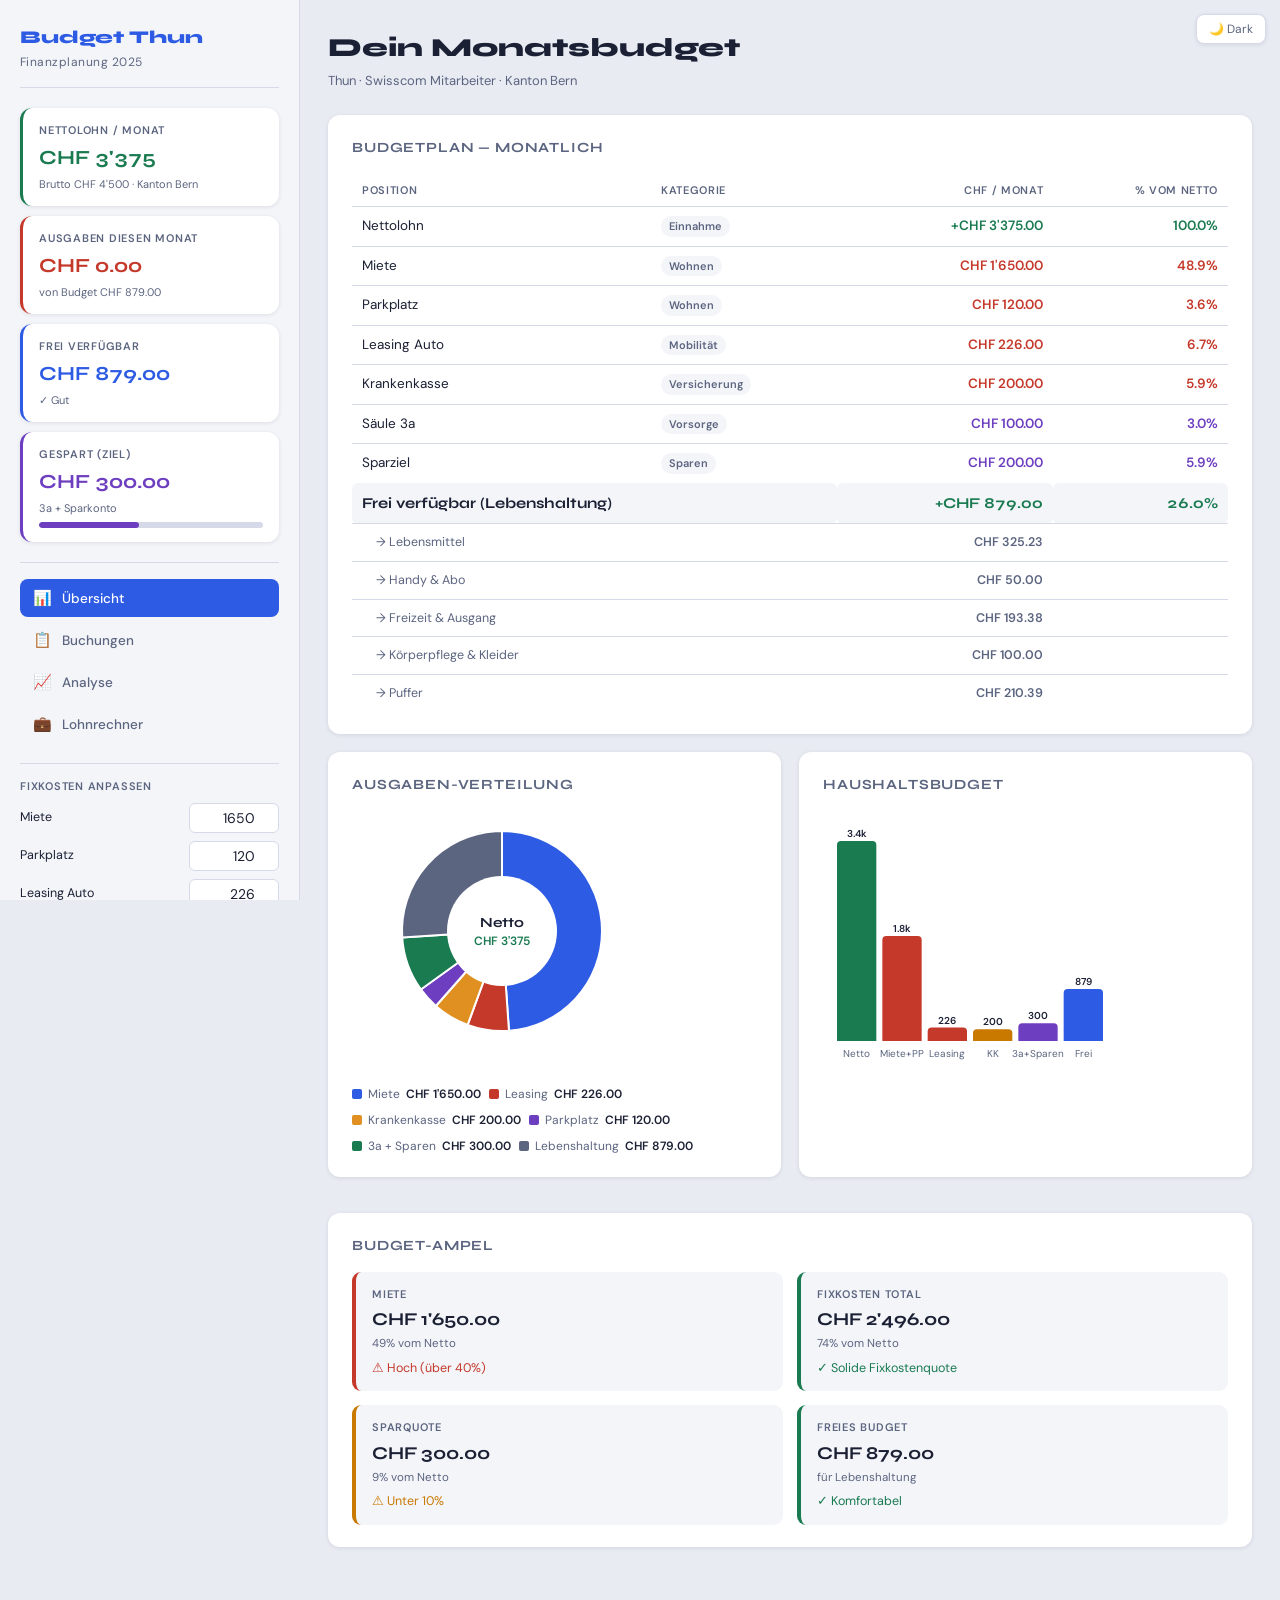
==== commit 3373f81e: "Add personal budget planner with updated defaults (gross CHF 4500, KK CHF 200, leasing CHF 226)" ====
--- a/budget.html
+++ b/budget.html
@@ -346,12 +346,8 @@
         <div class="card-title" style="margin:0">Buchungsübersicht</div>
         <div class="filter-row" style="margin:0">
           <input type="text" id="searchIn" placeholder="Suchen…" />
-          <select id="filterMonth">
-            <option value="">Alle Monate</option>
-          </select>
-          <select id="filterCat">
-            <option value="">Alle Kategorien</option>
-          </select>
+          <select id="filterMonth"><option value="">Alle Monate</option></select>
+          <select id="filterCat"><option value="">Alle Kategorien</option></select>
           <select id="filterType">
             <option value="">Alle Typen</option>
             <option value="expense">Ausgaben</option>
@@ -376,7 +372,6 @@
   <div id="view-analysis" class="view">
     <div class="page-title">Analyse</div>
     <div class="page-sub">Monatsverlauf und Kategorien im Detail</div>
-
     <div class="charts-row">
       <div class="card">
         <div class="card-title">Einnahmen vs. Ausgaben — Monatsverlauf</div>
@@ -387,7 +382,6 @@
         <canvas id="hbarChart" width="400" height="260"></canvas>
       </div>
     </div>
-
     <div class="card">
       <div class="card-title">Monatsdetail</div>
       <div class="month-nav">
@@ -403,13 +397,11 @@
   <div id="view-salary" class="view">
     <div class="page-title">Lohnrechner Bern</div>
     <div class="page-sub">Geschätzte Abzüge für Swisscom-Mitarbeiter, Kanton Bern</div>
-
     <div class="card" style="max-width:560px">
       <div class="card-title">Bruttolohn &rarr; Nettolohn</div>
       <div id="salaryBreakdown"></div>
       <div class="salary-note" id="salaryNote"></div>
     </div>
-
     <div class="card" style="max-width:560px">
       <div class="card-title">Jahresplan — Sparen &amp; Steuern</div>
       <div id="yearPlan"></div>
@@ -421,16 +413,11 @@
 
 <script>
 'use strict';
-
-// ── Storage ───────────────────────────────────────────────────
 const SK = 'budget_thun_v1';
-const load = () => JSON.parse(localStorage.getItem(SK) || '{"tx":[]}')
+const load = () => JSON.parse(localStorage.getItem(SK) || '{"tx":[]}');
 const persist = () => localStorage.setItem(SK, JSON.stringify(state));
-
 let state = load();
 if (!state.tx) state.tx = [];
-
-// ── Settings ──────────────────────────────────────────────────
 const settings = {
   rent:  () => +document.getElementById('sRent').value  || 1650,
   park:  () => +document.getElementById('sPark').value  || 120,
@@ -440,511 +427,168 @@
   save:  () => +document.getElementById('sSave').value  || 200,
   net:   () => +document.getElementById('sNet').value   || 3375,
 };
-
-document.querySelectorAll('.sidebar input[type="number"]').forEach(i =>
-  i.addEventListener('input', () => { renderAll(); })
-);
-
-// ── Categories ────────────────────────────────────────────────
-const CATS_EXP = [
-  'Miete & Wohnen','Leasing & Auto','Versicherungen','Lebensmittel',
-  'Restaurants & Ausgang','Kleider & Shopping','Transport & Benzin',
-  'Freizeit & Hobby','Handy & Abo','Körperpflege','Sonstiges'
-];
+document.querySelectorAll('.sidebar input[type="number"]').forEach(i => i.addEventListener('input', renderAll));
+const CATS_EXP = ['Miete & Wohnen','Leasing & Auto','Versicherungen','Lebensmittel','Restaurants & Ausgang','Kleider & Shopping','Transport & Benzin','Freizeit & Hobby','Handy & Abo','Körperpflege','Sonstiges'];
 const CATS_INC = ['Lohn','Bonus','Sonstiges Einkommen'];
 let curType = 'expense';
-
-function populateCatSelect() {
-  const sel = document.getElementById('fCat');
-  const cats = curType === 'expense' ? CATS_EXP : CATS_INC;
-  sel.innerHTML = cats.map(c => '<option>' + c + '</option>').join('');
-}
-
-function updateFilterCats() {
-  const sel = document.getElementById('filterCat');
-  const cur = sel.value;
-  const all = [...new Set(state.tx.map(t => t.cat))].sort();
-  sel.innerHTML = '<option value="">Alle Kategorien</option>' +
-    all.map(c => '<option' + (c===cur?' selected':'') + '>' + c + '</option>').join('');
-}
-
-function updateFilterMonths() {
-  const sel = document.getElementById('filterMonth');
-  const cur = sel.value;
-  const months = [...new Set(state.tx.map(t => t.date.slice(0,7)))].sort().reverse();
-  sel.innerHTML = '<option value="">Alle Monate</option>' +
-    months.map(m => {
-      const [y,mo] = m.split('-');
-      const label = new Date(+y, +mo-1, 1).toLocaleDateString('de-CH',{month:'long',year:'numeric'});
-      return '<option value="' + m + '"' + (m===cur?' selected':'') + '>' + label + '</option>';
-    }).join('');
-}
-
-// ── Type toggle ────────────────────────────────────────────────
-document.querySelectorAll('.type-btn').forEach(b => {
-  b.addEventListener('click', () => {
-    curType = b.dataset.t;
-    document.querySelectorAll('.type-btn').forEach(x => x.classList.remove('active'));
-    b.classList.add('active');
-    populateCatSelect();
-  });
+function populateCatSelect(){
+  const sel=document.getElementById('fCat');
+  const cats=curType==='expense'?CATS_EXP:CATS_INC;
+  sel.innerHTML=cats.map(c=>'<option>'+c+'</option>').join('');
+}
+function updateFilterCats(){
+  const sel=document.getElementById('filterCat'),cur=sel.value;
+  const all=[...new Set(state.tx.map(t=>t.cat))].sort();
+  sel.innerHTML='<option value="">Alle Kategorien</option>'+all.map(c=>'<option'+(c===cur?' selected':'')+'>'+c+'</option>').join('');
+}
+function updateFilterMonths(){
+  const sel=document.getElementById('filterMonth'),cur=sel.value;
+  const months=[...new Set(state.tx.map(t=>t.date.slice(0,7)))].sort().reverse();
+  sel.innerHTML='<option value="">Alle Monate</option>'+months.map(m=>{
+    const[y,mo]=m.split('-');
+    const label=new Date(+y,+mo-1,1).toLocaleDateString('de-CH',{month:'long',year:'numeric'});
+    return '<option value="'+m+'"'+(m===cur?' selected':'')+'>'+label+'</option>';
+  }).join('');
+}
+document.querySelectorAll('.type-btn').forEach(b=>b.addEventListener('click',()=>{
+  curType=b.dataset.t;
+  document.querySelectorAll('.type-btn').forEach(x=>x.classList.remove('active'));
+  b.classList.add('active');populateCatSelect();
+}));
+const fDate=document.getElementById('fDate');
+fDate.value=today();
+document.getElementById('txForm').addEventListener('submit',e=>{
+  e.preventDefault();
+  const tx={id:uid(),type:curType,date:fDate.value,amount:parseFloat(document.getElementById('fAmount').value),desc:document.getElementById('fDesc').value.trim(),cat:document.getElementById('fCat').value,note:document.getElementById('fNote').value.trim()};
+  state.tx.unshift(tx);persist();
+  document.getElementById('txForm').reset();fDate.value=today();renderAll();
 });
-
-// ── Form ──────────────────────────────────────────────────────
-const fDate = document.getElementById('fDate');
-fDate.value = today();
-
-document.getElementById('txForm').addEventListener('submit', e => {
-  e.preventDefault();
-  const tx = {
-    id: uid(),
-    type: curType,
-    date: fDate.value,
-    amount: parseFloat(document.getElementById('fAmount').value),
-    desc: document.getElementById('fDesc').value.trim(),
-    cat: document.getElementById('fCat').value,
-    note: document.getElementById('fNote').value.trim(),
-  };
-  state.tx.unshift(tx);
-  persist();
-  document.getElementById('txForm').reset();
-  fDate.value = today();
-  renderAll();
-});
-
-document.getElementById('clearFormBtn').addEventListener('click', () => {
-  document.getElementById('txForm').reset();
-  fDate.value = today();
-});
-
-// ── Nav ───────────────────────────────────────────────────────
-document.querySelectorAll('.nav-btn').forEach(b => {
-  b.addEventListener('click', () => {
-    document.querySelectorAll('.nav-btn').forEach(x => x.classList.remove('active'));
-    document.querySelectorAll('.view').forEach(x => x.classList.remove('active'));
-    b.classList.add('active');
-    document.getElementById('view-'+b.dataset.view).classList.add('active');
-    renderAll();
-  });
-});
-
-// ── Theme ─────────────────────────────────────────────────────
-const themeBtn = document.getElementById('themeBtn');
-let dark = window.matchMedia('(prefers-color-scheme:dark)').matches;
-function applyTheme() {
-  document.documentElement.dataset.theme = dark ? 'dark' : 'light';
-  themeBtn.textContent = dark ? '☀️ Hell' : '🌙 Dark';
-}
-themeBtn.addEventListener('click', () => { dark = !dark; applyTheme(); renderAll(); });
-applyTheme();
-
-// ── Utilities ─────────────────────────────────────────────────
-function uid() { return Date.now().toString(36)+Math.random().toString(36).slice(2,6); }
-function today() { return new Date().toISOString().slice(0,10); }
-function fmt(v) { return 'CHF '+v.toFixed(2).replace(/\B(?=(\d{3})+(?!\d))/g,"'"); }
-function fmtK(v) { return 'CHF '+v.toFixed(0).replace(/\B(?=(\d{3})+(?!\d))/g,"'"); }
-function esc(s) { return String(s||'').replace(/&/g,'&amp;').replace(/</g,'&lt;').replace(/>/g,'&gt;'); }
-function formatDate(iso) { const [y,m,d]=iso.split('-'); return d+'.'+m+'.'+y; }
-function getCSS(v) { return getComputedStyle(document.documentElement).getPropertyValue(v).trim(); }
-function monthStr(isoYM) {
-  const [y,m] = isoYM.split('-');
-  return new Date(+y,+m-1,1).toLocaleDateString('de-CH',{month:'long',year:'numeric'});
-}
-
-// ── Render All ────────────────────────────────────────────────
-function renderAll() {
-  renderSidebar();
-  renderBudgetTable();
-  renderDonut();
-  renderWaterfall();
-  renderAmplel();
-  renderTxTable();
-  renderBar();
-  renderHBar();
-  renderSalary();
-  renderMonthDetail();
-}
-
-// ── Sidebar KPIs ──────────────────────────────────────────────
-function renderSidebar() {
-  const net = settings.net();
-  const fixed = settings.rent()+settings.park()+settings.lease()+settings.kk()+settings.s3a()+settings.save();
-  const budget = net - fixed;
-
-  const now = new Date();
-  const ym = now.toISOString().slice(0,7);
-  const thisMonth = state.tx.filter(t => t.date.startsWith(ym));
-  const spent = thisMonth.filter(t=>t.type==='expense').reduce((s,t)=>s+t.amount,0);
-  const saved = (settings.s3a()+settings.save());
-  const free = budget - spent;
-  const pct = budget > 0 ? Math.min(100, (spent/budget*100)) : 0;
-
-  document.getElementById('sideNet').textContent = fmtK(net);
-  document.getElementById('sideSpent').textContent = fmt(spent);
-  document.getElementById('sideSpentSub').textContent = 'von Budget ' + fmt(budget);
-  document.getElementById('sideFree').textContent = fmt(free);
-  document.getElementById('sideFreeSub').textContent = pct > 90 ? '⚠️ Fast aufgebraucht!' : pct > 70 ? 'Im Bereich' : '✓ Gut';
-  document.getElementById('sideSaved').textContent = fmt(saved);
-  document.getElementById('savingsBar').style.width = Math.min(100, (saved/(net*0.2)*100))+'%';
-}
-
-// ── Budget Table ──────────────────────────────────────────────
-function renderBudgetTable() {
-  const net = settings.net();
-  const rows = [
-    { label:'Nettolohn', cat:'Einnahme', amt: net, type:'inc' },
-    { label:'Miete', cat:'Wohnen', amt:-settings.rent(), type:'exp' },
-    { label:'Parkplatz', cat:'Wohnen', amt:-settings.park(), type:'exp' },
-    { label:'Leasing Auto', cat:'Mobilität', amt:-settings.lease(), type:'exp' },
-    { label:'Krankenkasse', cat:'Versicherung', amt:-settings.kk(), type:'exp' },
-    { label:'Säule 3a', cat:'Vorsorge', amt:-settings.s3a(), type:'sav' },
-    { label:'Sparziel', cat:'Sparen', amt:-settings.save(), type:'sav' },
+document.getElementById('clearFormBtn').addEventListener('click',()=>{document.getElementById('txForm').reset();fDate.value=today();});
+document.querySelectorAll('.nav-btn').forEach(b=>b.addEventListener('click',()=>{
+  document.querySelectorAll('.nav-btn').forEach(x=>x.classList.remove('active'));
+  document.querySelectorAll('.view').forEach(x=>x.classList.remove('active'));
+  b.classList.add('active');document.getElementById('view-'+b.dataset.view).classList.add('active');renderAll();
+}));
+const themeBtn=document.getElementById('themeBtn');
+let dark=window.matchMedia('(prefers-color-scheme:dark)').matches;
+function applyTheme(){document.documentElement.dataset.theme=dark?'dark':'light';themeBtn.textContent=dark?'☀️ Hell':'🌙 Dark';}
+themeBtn.addEventListener('click',()=>{dark=!dark;applyTheme();renderAll();});applyTheme();
+function uid(){return Date.now().toString(36)+Math.random().toString(36).slice(2,6);}
+function today(){return new Date().toISOString().slice(0,10);}
+function fmt(v){return 'CHF '+v.toFixed(2).replace(/\B(?=(\d{3})+(?!\d))/g,"'");}
+function fmtK(v){return 'CHF '+v.toFixed(0).replace(/\B(?=(\d{3})+(?!\d))/g,"'");}
+function esc(s){return String(s||'').replace(/&/g,'&amp;').replace(/</g,'&lt;').replace(/>/g,'&gt;');}
+function formatDate(iso){const[y,m,d]=iso.split('-');return d+'.'+m+'.'+y;}
+function getCSS(v){return getComputedStyle(document.documentElement).getPropertyValue(v).trim();}
+function monthStr(isoYM){const[y,m]=isoYM.split('-');return new Date(+y,+m-1,1).toLocaleDateString('de-CH',{month:'long',year:'numeric'});}
+function renderAll(){renderSidebar();renderBudgetTable();renderDonut();renderWaterfall();renderAmplel();renderTxTable();renderBar();renderHBar();renderSalary();renderMonthDetail();}
+function renderSidebar(){
+  const net=settings.net(),fixed=settings.rent()+settings.park()+settings.lease()+settings.kk()+settings.s3a()+settings.save(),budget=net-fixed;
+  const now=new Date(),ym=now.toISOString().slice(0,7),thisMonth=state.tx.filter(t=>t.date.startsWith(ym));
+  const spent=thisMonth.filter(t=>t.type==='expense').reduce((s,t)=>s+t.amount,0);
+  const saved=settings.s3a()+settings.save(),free=budget-spent,pct=budget>0?Math.min(100,spent/budget*100):0;
+  document.getElementById('sideNet').textContent=fmtK(net);
+  document.getElementById('sideSpent').textContent=fmt(spent);
+  document.getElementById('sideSpentSub').textContent='von Budget '+fmt(budget);
+  document.getElementById('sideFree').textContent=fmt(free);
+  document.getElementById('sideFreeSub').textContent=pct>90?'⚠️ Fast aufgebraucht!':pct>70?'Im Bereich':'✓ Gut';
+  document.getElementById('sideSaved').textContent=fmt(saved);
+  document.getElementById('savingsBar').style.width=Math.min(100,saved/(net*0.2)*100)+'%';
+}
+function renderBudgetTable(){
+  const net=settings.net();
+  const rows=[{label:'Nettolohn',cat:'Einnahme',amt:net,type:'inc'},{label:'Miete',cat:'Wohnen',amt:-settings.rent(),type:'exp'},{label:'Parkplatz',cat:'Wohnen',amt:-settings.park(),type:'exp'},{label:'Leasing Auto',cat:'Mobilität',amt:-settings.lease(),type:'exp'},{label:'Krankenkasse',cat:'Versicherung',amt:-settings.kk(),type:'exp'},{label:'Säule 3a',cat:'Vorsorge',amt:-settings.s3a(),type:'sav'},{label:'Sparziel',cat:'Sparen',amt:-settings.save(),type:'sav'}];
+  const fixed=rows.slice(1).reduce((s,r)=>s+r.amt,0),freeAmt=net+fixed;
+  document.querySelector('#budgetTable tbody').innerHTML=rows.map(r=>'<tr><td>'+esc(r.label)+'</td><td><span class="cat-chip">'+esc(r.cat)+'</span></td><td class="num '+r.type+'">'+(r.amt>0?'+':'')+fmt(Math.abs(r.amt))+'</td><td class="num '+r.type+'">'+(Math.abs(r.amt)/net*100).toFixed(1)+'%</td></tr>').join('');
+  const tfoot=document.querySelector('#budgetTable tfoot'),cls=freeAmt>=0?'inc':'exp';
+  tfoot.innerHTML='<tr class="total-row"><td colspan="2">Frei verfügbar (Lebenshaltung)</td><td class="num '+cls+'">'+(freeAmt>=0?'+':'')+fmt(Math.abs(freeAmt))+'</td><td class="num '+cls+'">'+(Math.abs(freeAmt)/net*100).toFixed(1)+'%</td></tr>';
+  const sugg=[{label:'→ Lebensmittel',amt:Math.min(350,freeAmt*0.37)},{label:'→ Handy & Abo',amt:50},{label:'→ Freizeit & Ausgang',amt:Math.min(200,freeAmt*0.22)},{label:'→ Körperpflege & Kleider',amt:Math.min(100,freeAmt*0.12)},{label:'→ Puffer',amt:null}];
+  let used=sugg.slice(0,-1).reduce((s,r)=>s+(r.amt||0),0);sugg[sugg.length-1].amt=Math.max(0,freeAmt-used);
+  tfoot.innerHTML+=sugg.map(r=>'<tr><td style="color:var(--muted);padding-left:24px;font-size:12.5px">'+esc(r.label)+'</td><td></td><td class="num" style="color:var(--muted);font-size:12.5px">'+(r.amt!==null?fmt(r.amt):'')+'</td><td></td></tr>').join('');
+}
+function renderAmplel(){
+  const net=settings.net(),rent=settings.rent(),rentPct=rent/net*100;
+  const fixed=settings.rent()+settings.park()+settings.lease()+settings.kk()+settings.s3a()+settings.save();
+  const fixedPct=fixed/net*100,savePct=(settings.s3a()+settings.save())/net*100,free=net-fixed;
+  const items=[
+    {label:'Miete',val:fmt(rent),sub:rentPct.toFixed(0)+'% vom Netto',ok:rentPct<=33,warn:rentPct<=40,msg:rentPct<=33?'✓ Im grünen Bereich (unter 33%)':rentPct<=40?'⚠ Etwas hoch (30-40%)':'⚠ Hoch (über 40%)'},
+    {label:'Fixkosten total',val:fmt(fixed),sub:fixedPct.toFixed(0)+'% vom Netto',ok:fixedPct<=75,warn:fixedPct<=85,msg:fixedPct<=75?'✓ Solide Fixkostenquote':fixedPct<=85?'⚠ Wenig Spielraum':'❌ Fixkosten reduzieren'},
+    {label:'Sparquote',val:fmt(settings.s3a()+settings.save()),sub:savePct.toFixed(0)+'% vom Netto',ok:savePct>=10,warn:savePct>=5,msg:savePct>=15?'✓ Sehr gute Sparquote!':savePct>=10?'✓ 10% erreicht':savePct>=5?'⚠ Unter 10%':'❌ Zu wenig'},
+    {label:'Freies Budget',val:fmt(free),sub:'für Lebenshaltung',ok:free>=800,warn:free>=500,msg:free>=800?'✓ Komfortabel':free>=500?'⚠ Knapp':'❌ Sehr eng'},
   ];
-  const fixed = rows.slice(1).reduce((s,r)=>s+r.amt,0);
-  const freeAmt = net + fixed;
-
-  const tbody = document.querySelector('#budgetTable tbody');
-  tbody.innerHTML = rows.map(r => '<tr><td>'+esc(r.label)+'</td><td><span class="cat-chip">'+esc(r.cat)+'</span></td><td class="num '+r.type+'">'+(r.amt>0?'+':'')+fmt(Math.abs(r.amt))+'</td><td class="num '+r.type+'">'+(Math.abs(r.amt)/net*100).toFixed(1)+'%</td></tr>').join('');
-
-  const tfoot = document.querySelector('#budgetTable tfoot');
-  const cls = freeAmt >= 0 ? 'inc' : 'exp';
-  tfoot.innerHTML = '<tr class="total-row"><td colspan="2">Frei verfügbar (Lebenshaltung)</td><td class="num '+cls+'">'+(freeAmt>=0?'+':'')+fmt(Math.abs(freeAmt))+'</td><td class="num '+cls+'">'+(Math.abs(freeAmt)/net*100).toFixed(1)+'%</td></tr>';
-
-  const suggestions = [
-    { label:'→ Lebensmittel (Empfehlung)', amt: Math.min(350, freeAmt*0.37) },
-    { label:'→ Handy & Abo', amt: 50 },
-    { label:'→ Freizeit & Ausgang', amt: Math.min(200, freeAmt*0.22) },
-    { label:'→ Körperpflege & Kleider', amt: Math.min(100, freeAmt*0.12) },
-    { label:'→ Puffer / Unvorhergesehenes', amt: null },
-  ];
-  let used = suggestions.slice(0,-1).reduce((s,r)=>s+(r.amt||0),0);
-  suggestions[suggestions.length-1].amt = Math.max(0, freeAmt - used);
-
-  tfoot.innerHTML += suggestions.map(r=>'<tr><td style="color:var(--muted);padding-left:24px;font-size:12.5px">'+esc(r.label)+'</td><td></td><td class="num" style="color:var(--muted);font-size:12.5px">'+(r.amt!==null?fmt(r.amt):'')+'</td><td></td></tr>').join('');
-}
-
-// ── Budget Ampel ──────────────────────────────────────────────
-function renderAmplel() {
-  const net = settings.net();
-  const rent = settings.rent();
-  const rentPct = rent/net*100;
-  const fixed = settings.rent()+settings.park()+settings.lease()+settings.kk()+settings.s3a()+settings.save();
-  const fixedPct = fixed/net*100;
-  const savePct = (settings.s3a()+settings.save())/net*100;
-  const free = net - fixed;
-
-  const items = [
-    { label:'Miete', val:fmt(rent), sub:rentPct.toFixed(0)+'% vom Netto', ok: rentPct<=33, warn: rentPct<=40, msg: rentPct<=33?'✓ Im grünen Bereich (unter 33%)':rentPct<=40?'⚠ Etwas hoch (30-40%)':'⚠ Hoch (über 40%) — ggf. WG prüfen' },
-    { label:'Fixkosten total', val:fmt(fixed), sub:fixedPct.toFixed(0)+'% vom Netto', ok: fixedPct<=75, warn: fixedPct<=85, msg: fixedPct<=75?'✓ Solide Fixkostenquote':fixedPct<=85?'⚠ Wenig Spielraum für Variable':'❌ Wenig Luft — Fixkosten reduzieren' },
-    { label:'Sparquote', val:fmt(settings.s3a()+settings.save()), sub:savePct.toFixed(0)+'% vom Netto', ok: savePct>=10, warn: savePct>=5, msg: savePct>=15?'✓ Sehr gute Sparquote!':savePct>=10?'✓ Empfehlung erreicht (10%)':savePct>=5?'⚠ Unter Empfehlung — 10% anstreben':'❌ Zu wenig Sparen' },
-    { label:'Freies Budget', val:fmt(free), sub:'für Lebenshaltung', ok: free>=800, warn: free>=500, msg: free>=800?'✓ Komfortabler Handlungsspielraum':free>=500?'⚠ Knapp, aber machbar':'❌ Sehr eng — Fixkosten prüfen' },
-  ];
-
-  document.getElementById('budgetAmplel').innerHTML = '<div style="display:grid;grid-template-columns:repeat(2,1fr);gap:14px">' +
-    items.map(it => '<div style="padding:14px 16px;border-radius:9px;background:var(--surface);border-left:4px solid '+(it.ok?'var(--income)':it.warn?'var(--warning)':'var(--expense)')+'">' +
-      '<div style="font-size:11px;font-weight:600;text-transform:uppercase;letter-spacing:.07em;color:var(--muted);margin-bottom:4px">'+esc(it.label)+'</div>' +
-      '<div style="font-family:\'Syne\',sans-serif;font-weight:700;font-size:18px;color:var(--text)">'+esc(it.val)+'</div>' +
-      '<div style="font-size:11.5px;color:var(--muted);margin:2px 0">'+esc(it.sub)+'</div>' +
-      '<div style="font-size:12.5px;margin-top:6px;color:'+(it.ok?'var(--income)':it.warn?'var(--warning)':'var(--expense)')+';">'+esc(it.msg)+'</div></div>').join('') +
-    '</div>';
-}
-
-// ── Transaction Table ─────────────────────────────────────────
-function renderTxTable() {
-  updateFilterCats();
-  updateFilterMonths();
-
-  const search = document.getElementById('searchIn').value.toLowerCase();
-  const month  = document.getElementById('filterMonth').value;
-  const cat    = document.getElementById('filterCat').value;
-  const type   = document.getElementById('filterType').value;
-
-  let filtered = state.tx.filter(t => {
-    if (month && !t.date.startsWith(month)) return false;
-    if (cat   && t.cat !== cat) return false;
-    if (type  && t.type !== type) return false;
-    if (search && !(t.desc+t.cat+t.note).toLowerCase().includes(search)) return false;
-    return true;
-  });
-
-  const inc = filtered.filter(t=>t.type==='income').reduce((s,t)=>s+t.amount,0);
-  const exp = filtered.filter(t=>t.type==='expense').reduce((s,t)=>s+t.amount,0);
-  const strip = document.getElementById('summaryStrip');
-  strip.innerHTML = filtered.length
-    ? '<span>'+filtered.length+' Einträge</span><span class="inc-val">+'+fmt(inc)+'</span><span style="color:var(--border)">|</span><span class="exp-val">-'+fmt(exp)+'</span><span style="color:var(--border)">|</span><span class="bal-val">= '+fmt(inc-exp)+'</span>'
-    : '';
-
-  const tbody = document.querySelector('#txTable tbody');
-  tbody.innerHTML = '';
-  const empty = document.getElementById('txEmpty');
-  empty.style.display = filtered.length ? 'none' : 'block';
-
-  filtered.forEach(t => {
-    const tr = document.createElement('tr');
-    const sign = t.type==='income' ? '+' : '-';
-    tr.innerHTML = '<td style="white-space:nowrap">'+formatDate(t.date)+'</td><td>'+esc(t.desc)+(t.note?'<br><small style="color:var(--muted)">'+esc(t.note)+'</small>':'')+'</td><td><span class="chip chip-cat">'+esc(t.cat)+'</span> <span class="chip chip-'+(t.type==='expense'?'exp':'inc')+'">'+(t.type==='expense'?'Ausgabe':'Einnahme')+'</span></td><td class="num '+(t.type==='expense'?'exp-val':'inc-val')+'">'+sign+fmt(t.amount)+'</td><td><button class="del-btn" data-id="'+t.id+'" title="Löschen">🗑</button></td>';
-    tbody.appendChild(tr);
-  });
-
-  document.querySelectorAll('.del-btn').forEach(b => b.addEventListener('click', () => {
-    state.tx = state.tx.filter(t => t.id !== b.dataset.id);
-    persist();
-    renderAll();
-  }));
-}
-
-['searchIn','filterMonth','filterCat','filterType'].forEach(id =>
-  document.getElementById(id).addEventListener('input', renderTxTable)
-);
-
-// ── Canvas helpers ────────────────────────────────────────────
-function clearCanvas(id) {
-  const c = document.getElementById(id);
-  const ctx = c.getContext('2d');
-  ctx.clearRect(0,0,c.width,c.height);
-  return {c, ctx, W:c.offsetWidth||c.width, H:c.height};
-}
-function tv(v) { return getCSS(v); }
-
-// ── Donut chart ───────────────────────────────────────────────
-function renderDonut() {
-  const {c,ctx} = clearCanvas('donutChart');
-  const W = c.offsetWidth || 300, H = 260;
-  c.width = W; c.height = H;
-
-  const net = settings.net();
-  const slices = [
-    { label:'Miete', val:settings.rent(), color:'#2D5BE3' },
-    { label:'Leasing', val:settings.lease(), color:'#C5392B' },
-    { label:'Krankenkasse', val:settings.kk(), color:'#E09020' },
-    { label:'Parkplatz', val:settings.park(), color:'#6D3FC0' },
-    { label:'3a + Sparen', val:settings.s3a()+settings.save(), color:'#1A7A50' },
-    { label:'Lebenshaltung', val:Math.max(0, net-settings.rent()-settings.park()-settings.lease()-settings.kk()-settings.s3a()-settings.save()), color:'#5C6580' },
-  ].filter(s=>s.val>0);
-
-  const total = slices.reduce((s,x)=>s+x.val,0);
-  const cx=W/2, cy=H/2-10, r=Math.min(W,H)/2-30, ri=r*0.55;
-  let angle = -Math.PI/2;
-
-  slices.forEach(s => {
-    const sweep = (s.val/total)*2*Math.PI;
-    ctx.beginPath();
-    ctx.moveTo(cx,cy);
-    ctx.arc(cx,cy,r,angle,angle+sweep);
-    ctx.closePath();
-    ctx.fillStyle = s.color;
-    ctx.fill();
-    ctx.strokeStyle = tv('--card');
-    ctx.lineWidth = 2;
-    ctx.stroke();
-    angle += sweep;
-  });
-
-  ctx.beginPath();
-  ctx.arc(cx,cy,ri,0,2*Math.PI);
-  ctx.fillStyle = tv('--card');
-  ctx.fill();
-
-  ctx.fillStyle = tv('--text');
-  ctx.font = "700 14px 'Syne',sans-serif";
-  ctx.textAlign = 'center';
-  ctx.fillText('Netto', cx, cy-4);
-  ctx.font = "600 12px 'DM Sans',sans-serif";
-  ctx.fillStyle = tv('--income');
-  ctx.fillText(fmtK(net), cx, cy+14);
-
-  const leg = document.getElementById('donutLegend');
-  leg.innerHTML = slices.map(s=>'<div style="display:flex;align-items:center;gap:6px;font-size:12px"><span style="width:10px;height:10px;border-radius:2px;background:'+s.color+';display:inline-block;flex-shrink:0"></span><span style="color:var(--muted)">'+esc(s.label)+'</span><span style="font-weight:600;color:var(--text)">'+fmt(s.val)+'</span></div>').join('');
-}
-
-// ── Waterfall chart ───────────────────────────────────────────
-function renderWaterfall() {
-  const {c,ctx} = clearCanvas('waterfallChart');
-  const W = c.offsetWidth||300, H=260;
-  c.width=W; c.height=H;
-
-  const net = settings.net();
-  const items = [
-    { label:'Netto', val:net, color:tv('--income') },
-    { label:'Miete+PP', val:settings.rent()+settings.park(), color:tv('--expense') },
-    { label:'Leasing', val:settings.lease(), color:tv('--expense') },
-    { label:'KK', val:settings.kk(), color:tv('--warning') },
-    { label:'3a+Sparen', val:settings.s3a()+settings.save(), color:tv('--savings') },
-    { label:'Frei', val:Math.max(0,net-settings.rent()-settings.park()-settings.lease()-settings.kk()-settings.s3a()-settings.save()), color:tv('--accent') },
-  ];
-
-  const maxVal = net;
-  const pad=14, bw=(W-pad*2)/items.length-6, barH=H-60;
-
-  items.forEach((it,i)=>{
-    const x = pad + i*(bw+6);
-    const h = (it.val/maxVal)*barH;
-    const y = H-30-h;
-    ctx.fillStyle = it.color;
-    roundRect(ctx, x, y, bw, h, 4);
-    ctx.fill();
-    ctx.fillStyle = tv('--muted');
-    ctx.font = '10px "DM Sans",sans-serif';
-    ctx.textAlign = 'center';
-    ctx.fillText(it.label, x+bw/2, H-14);
-    ctx.fillStyle = tv('--text');
-    ctx.font = '600 10px "DM Sans",sans-serif';
-    ctx.fillText(it.val>=1000?(it.val/1000).toFixed(1)+'k':it.val, x+bw/2, y-4);
-  });
-}
-
-function roundRect(ctx,x,y,w,h,r){
-  ctx.beginPath();
-  ctx.moveTo(x+r,y);ctx.lineTo(x+w-r,y);ctx.arcTo(x+w,y,x+w,y+r,r);
-  ctx.lineTo(x+w,y+h);ctx.lineTo(x,y+h);ctx.lineTo(x,y+r);
-  ctx.arcTo(x,y,x+r,y,r);ctx.closePath();
-}
-
-// ── Monthly bar ───────────────────────────────────────────────
-function renderBar() {
-  const {c,ctx} = clearCanvas('barChart');
-  const W=c.offsetWidth||400, H=260;
-  c.width=W; c.height=H;
-
-  const months=[];
-  const now=new Date();
-  for(let i=5;i>=0;i--){
-    const d=new Date(now.getFullYear(),now.getMonth()-i,1);
-    const ym=d.toISOString().slice(0,7);
-    const label=d.toLocaleDateString('de-CH',{month:'short'});
-    const inc=state.tx.filter(t=>t.type==='income'&&t.date.startsWith(ym)).reduce((s,t)=>s+t.amount,0);
-    const exp=state.tx.filter(t=>t.type==='expense'&&t.date.startsWith(ym)).reduce((s,t)=>s+t.amount,0);
-    months.push({label,inc,exp});
-  }
-
-  const maxV=Math.max(...months.map(m=>Math.max(m.inc,m.exp)),100);
-  const pad=14, barH=H-55, gw=(W-pad*2)/months.length, bw=gw*0.35;
-
-  months.forEach((m,i)=>{
-    const x=pad+i*gw+gw/2;
-    const ih=(m.inc/maxV)*barH;
-    const eh=(m.exp/maxV)*barH;
-    if(m.inc>0){ ctx.fillStyle=tv('--income'); roundRect(ctx,x-bw-2,H-35-ih,bw,ih,3); ctx.fill(); }
-    if(m.exp>0){ ctx.fillStyle=tv('--expense'); roundRect(ctx,x+2,H-35-eh,bw,eh,3); ctx.fill(); }
-    ctx.fillStyle=tv('--muted');
-    ctx.font='10px "DM Sans",sans-serif';
-    ctx.textAlign='center';
-    ctx.fillText(m.label,x,H-18);
-  });
-
-  const ly=H-6;
-  [[tv('--income'),'Einnahmen'],[tv('--expense'),'Ausgaben']].forEach(([col,lbl],i)=>{
-    const x=pad+i*110;
-    ctx.fillStyle=col; ctx.fillRect(x,ly-8,10,8);
-    ctx.fillStyle=tv('--muted'); ctx.font='11px "DM Sans",sans-serif'; ctx.textAlign='left';
-    ctx.fillText(lbl,x+14,ly);
-  });
-}
-
-// ── Horizontal bar (categories) ───────────────────────────────
-function renderHBar() {
-  const {c,ctx} = clearCanvas('hbarChart');
-  const W=c.offsetWidth||400, H=260;
-  c.width=W; c.height=H;
-
-  const bycat={};
-  state.tx.filter(t=>t.type==='expense').forEach(t=>{ bycat[t.cat]=(bycat[t.cat]||0)+t.amount; });
+  document.getElementById('budgetAmplel').innerHTML='<div style="display:grid;grid-template-columns:repeat(2,1fr);gap:14px">'+items.map(it=>'<div style="padding:14px 16px;border-radius:9px;background:var(--surface);border-left:4px solid '+(it.ok?'var(--income)':it.warn?'var(--warning)':'var(--expense)')+'"><div style="font-size:11px;font-weight:600;text-transform:uppercase;letter-spacing:.07em;color:var(--muted);margin-bottom:4px">'+esc(it.label)+'</div><div style="font-family:\'Syne\',sans-serif;font-weight:700;font-size:18px;color:var(--text)">'+esc(it.val)+'</div><div style="font-size:11.5px;color:var(--muted);margin:2px 0">'+esc(it.sub)+'</div><div style="font-size:12.5px;margin-top:6px;color:'+(it.ok?'var(--income)':it.warn?'var(--warning)':'var(--expense)')+';">'+esc(it.msg)+'</div></div>').join('')+'</div>';
+}
+function renderTxTable(){
+  updateFilterCats();updateFilterMonths();
+  const search=document.getElementById('searchIn').value.toLowerCase(),month=document.getElementById('filterMonth').value,cat=document.getElementById('filterCat').value,type=document.getElementById('filterType').value;
+  let filtered=state.tx.filter(t=>{if(month&&!t.date.startsWith(month))return false;if(cat&&t.cat!==cat)return false;if(type&&t.type!==type)return false;if(search&&!(t.desc+t.cat+t.note).toLowerCase().includes(search))return false;return true;});
+  const inc=filtered.filter(t=>t.type==='income').reduce((s,t)=>s+t.amount,0),exp=filtered.filter(t=>t.type==='expense').reduce((s,t)=>s+t.amount,0);
+  document.getElementById('summaryStrip').innerHTML=filtered.length?'<span>'+filtered.length+' Einträge</span><span class="inc-val">+'+fmt(inc)+'</span><span style="color:var(--border)">|</span><span class="exp-val">-'+fmt(exp)+'</span><span style="color:var(--border)">|</span><span class="bal-val">= '+fmt(inc-exp)+'</span>':'';
+  const tbody=document.querySelector('#txTable tbody');tbody.innerHTML='';
+  document.getElementById('txEmpty').style.display=filtered.length?'none':'block';
+  filtered.forEach(t=>{const tr=document.createElement('tr');const sign=t.type==='income'?'+':'-';tr.innerHTML='<td style="white-space:nowrap">'+formatDate(t.date)+'</td><td>'+esc(t.desc)+(t.note?'<br><small style="color:var(--muted)">'+esc(t.note)+'</small>':'')+'</td><td><span class="chip chip-cat">'+esc(t.cat)+'</span> <span class="chip chip-'+(t.type==='expense'?'exp':'inc')+'">'+(t.type==='expense'?'Ausgabe':'Einnahme')+'</span></td><td class="num '+(t.type==='expense'?'exp-val':'inc-val')+'">'+sign+fmt(t.amount)+'</td><td><button class="del-btn" data-id="'+t.id+'" title="Löschen">🗑</button></td>';tbody.appendChild(tr);});
+  document.querySelectorAll('.del-btn').forEach(b=>b.addEventListener('click',()=>{state.tx=state.tx.filter(t=>t.id!==b.dataset.id);persist();renderAll();}));
+}
+['searchIn','filterMonth','filterCat','filterType'].forEach(id=>document.getElementById(id).addEventListener('input',renderTxTable));
+function clearCanvas(id){const c=document.getElementById(id),ctx=c.getContext('2d');ctx.clearRect(0,0,c.width,c.height);return{c,ctx};}
+function tv(v){return getCSS(v);}
+function roundRect(ctx,x,y,w,h,r){ctx.beginPath();ctx.moveTo(x+r,y);ctx.lineTo(x+w-r,y);ctx.arcTo(x+w,y,x+w,y+r,r);ctx.lineTo(x+w,y+h);ctx.lineTo(x,y+h);ctx.lineTo(x,y+r);ctx.arcTo(x,y,x+r,y,r);ctx.closePath();}
+function renderDonut(){
+  const{c,ctx}=clearCanvas('donutChart');const W=c.offsetWidth||300,H=260;c.width=W;c.height=H;
+  const net=settings.net();
+  const slices=[{label:'Miete',val:settings.rent(),color:'#2D5BE3'},{label:'Leasing',val:settings.lease(),color:'#C5392B'},{label:'Krankenkasse',val:settings.kk(),color:'#E09020'},{label:'Parkplatz',val:settings.park(),color:'#6D3FC0'},{label:'3a + Sparen',val:settings.s3a()+settings.save(),color:'#1A7A50'},{label:'Lebenshaltung',val:Math.max(0,net-settings.rent()-settings.park()-settings.lease()-settings.kk()-settings.s3a()-settings.save()),color:'#5C6580'}].filter(s=>s.val>0);
+  const total=slices.reduce((s,x)=>s+x.val,0),cx=W/2,cy=H/2-10,r=Math.min(W,H)/2-30,ri=r*0.55;let angle=-Math.PI/2;
+  slices.forEach(s=>{const sweep=(s.val/total)*2*Math.PI;ctx.beginPath();ctx.moveTo(cx,cy);ctx.arc(cx,cy,r,angle,angle+sweep);ctx.closePath();ctx.fillStyle=s.color;ctx.fill();ctx.strokeStyle=tv('--card');ctx.lineWidth=2;ctx.stroke();angle+=sweep;});
+  ctx.beginPath();ctx.arc(cx,cy,ri,0,2*Math.PI);ctx.fillStyle=tv('--card');ctx.fill();
+  ctx.fillStyle=tv('--text');ctx.font="700 14px 'Syne',sans-serif";ctx.textAlign='center';ctx.fillText('Netto',cx,cy-4);
+  ctx.font="600 12px 'DM Sans',sans-serif";ctx.fillStyle=tv('--income');ctx.fillText(fmtK(net),cx,cy+14);
+  document.getElementById('donutLegend').innerHTML=slices.map(s=>'<div style="display:flex;align-items:center;gap:6px;font-size:12px"><span style="width:10px;height:10px;border-radius:2px;background:'+s.color+';display:inline-block;flex-shrink:0"></span><span style="color:var(--muted)">'+esc(s.label)+'</span><span style="font-weight:600;color:var(--text)">'+fmt(s.val)+'</span></div>').join('');
+}
+function renderWaterfall(){
+  const{c,ctx}=clearCanvas('waterfallChart');const W=c.offsetWidth||300,H=260;c.width=W;c.height=H;
+  const net=settings.net();
+  const items=[{label:'Netto',val:net,color:tv('--income')},{label:'Miete+PP',val:settings.rent()+settings.park(),color:tv('--expense')},{label:'Leasing',val:settings.lease(),color:tv('--expense')},{label:'KK',val:settings.kk(),color:tv('--warning')},{label:'3a+Sparen',val:settings.s3a()+settings.save(),color:tv('--savings')},{label:'Frei',val:Math.max(0,net-settings.rent()-settings.park()-settings.lease()-settings.kk()-settings.s3a()-settings.save()),color:tv('--accent')}];
+  const maxVal=net,pad=14,bw=(W-pad*2)/items.length-6,barH=H-60;
+  items.forEach((it,i)=>{const x=pad+i*(bw+6),h=(it.val/maxVal)*barH,y=H-30-h;ctx.fillStyle=it.color;roundRect(ctx,x,y,bw,h,4);ctx.fill();ctx.fillStyle=tv('--muted');ctx.font='10px "DM Sans",sans-serif';ctx.textAlign='center';ctx.fillText(it.label,x+bw/2,H-14);ctx.fillStyle=tv('--text');ctx.font='600 10px "DM Sans",sans-serif';ctx.fillText(it.val>=1000?(it.val/1000).toFixed(1)+'k':it.val,x+bw/2,y-4);});
+}
+function renderBar(){
+  const{c,ctx}=clearCanvas('barChart');const W=c.offsetWidth||400,H=260;c.width=W;c.height=H;
+  const months=[],now=new Date();
+  for(let i=5;i>=0;i--){const d=new Date(now.getFullYear(),now.getMonth()-i,1),ym=d.toISOString().slice(0,7),label=d.toLocaleDateString('de-CH',{month:'short'}),inc=state.tx.filter(t=>t.type==='income'&&t.date.startsWith(ym)).reduce((s,t)=>s+t.amount,0),exp=state.tx.filter(t=>t.type==='expense'&&t.date.startsWith(ym)).reduce((s,t)=>s+t.amount,0);months.push({label,inc,exp});}
+  const maxV=Math.max(...months.map(m=>Math.max(m.inc,m.exp)),100),pad=14,barH=H-55,gw=(W-pad*2)/months.length,bw=gw*0.35;
+  months.forEach((m,i)=>{const x=pad+i*gw+gw/2,ih=(m.inc/maxV)*barH,eh=(m.exp/maxV)*barH;if(m.inc>0){ctx.fillStyle=tv('--income');roundRect(ctx,x-bw-2,H-35-ih,bw,ih,3);ctx.fill();}if(m.exp>0){ctx.fillStyle=tv('--expense');roundRect(ctx,x+2,H-35-eh,bw,eh,3);ctx.fill();}ctx.fillStyle=tv('--muted');ctx.font='10px "DM Sans",sans-serif';ctx.textAlign='center';ctx.fillText(m.label,x,H-18);});
+  const ly=H-6;[[tv('--income'),'Einnahmen'],[tv('--expense'),'Ausgaben']].forEach(([col,lbl],i)=>{const x=pad+i*110;ctx.fillStyle=col;ctx.fillRect(x,ly-8,10,8);ctx.fillStyle=tv('--muted');ctx.font='11px "DM Sans",sans-serif';ctx.textAlign='left';ctx.fillText(lbl,x+14,ly);});
+}
+function renderHBar(){
+  const{c,ctx}=clearCanvas('hbarChart');const W=c.offsetWidth||400,H=260;c.width=W;c.height=H;
+  const bycat={};state.tx.filter(t=>t.type==='expense').forEach(t=>{bycat[t.cat]=(bycat[t.cat]||0)+t.amount;});
   const sorted=Object.entries(bycat).sort((a,b)=>b[1]-a[1]).slice(0,7);
-
-  if(!sorted.length){
-    ctx.fillStyle=tv('--muted'); ctx.font='13px "DM Sans",sans-serif'; ctx.textAlign='center';
-    ctx.fillText('Noch keine Ausgaben',W/2,H/2); return;
-  }
-
-  const maxV=sorted[0][1];
-  const rowH=H/sorted.length, barMaxW=W-130;
-  const palette=['#2D5BE3','#C5392B','#E09020','#6D3FC0','#1A7A50','#5C6580','#C97800'];
-
-  sorted.forEach(([cat,val],i)=>{
-    const y=i*rowH+rowH/2;
-    const bw=(val/maxV)*barMaxW;
-    ctx.fillStyle=palette[i%palette.length]+'44';
-    roundRect(ctx,110,y-10,barMaxW,20,4); ctx.fill();
-    ctx.fillStyle=palette[i%palette.length];
-    roundRect(ctx,110,y-10,bw,20,4); ctx.fill();
-    ctx.fillStyle=tv('--text'); ctx.font='12px "DM Sans",sans-serif'; ctx.textAlign='right';
-    ctx.fillText(cat.length>16?cat.slice(0,14)+'…':cat,104,y+4);
-    ctx.fillStyle='#fff'; ctx.textAlign='left'; ctx.font='600 11px "DM Sans",sans-serif';
-    if(bw>60) ctx.fillText(fmt(val).replace('CHF ',''),118,y+4);
-    else { ctx.fillStyle=tv('--text'); ctx.fillText(fmt(val).replace('CHF ',''),118+bw+4,y+4); }
-  });
-}
-
-// ── Salary breakdown ──────────────────────────────────────────
-function renderSalary() {
-  const gross = 4500;
-  const deductions = [
-    { label:'AHV / IV / EO',  pct:5.30, amt:gross*0.053 },
-    { label:'ALV',             pct:1.10, amt:gross*0.011 },
-    { label:'BVG (Pension)',   pct:7.00, amt:gross*0.070, note:'je nach Plan' },
-    { label:'NBUV',            pct:1.00, amt:gross*0.010, note:'Nichtberufsunfall' },
-    { label:'Quellensteuer A', pct:10.60,amt:gross*0.106, note:'Ledig, Kt. Bern' },
-  ];
-  const totalDed = deductions.reduce((s,d)=>s+d.amt,0);
-  const net = gross - totalDed;
-
-  document.getElementById('salaryBreakdown').innerHTML =
-    '<div class="salary-row"><span>Bruttolohn</span><span style="font-weight:700;color:var(--income)">'+fmt(gross)+'</span></div>' +
-    deductions.map(d=>'<div class="salary-row deduct"><span class="deduct-label">'+esc(d.label)+'<span class="deduct-pct">'+d.pct.toFixed(2)+'%</span>'+(d.note?'<small style="color:var(--muted)">'+esc(d.note)+'</small>':'')+'</span><span>-'+fmt(d.amt)+'</span></div>').join('') +
-    '<div class="salary-row total"><span>Nettolohn (geschätzt)</span><span>'+fmt(net)+'</span></div>';
-
-  document.getElementById('salaryNote').innerHTML =
-    '<strong>⚠ Schätzung:</strong> BVG und Quellensteuer variieren je nach Pensionskassenplan, Konfession, Tarif und exaktem Lohn. Sobald du die erste Abrechnung von Swisscom hast, trage den genauen Nettobetrag oben links unter «Nettolohn (manuell)» ein.';
-
-  const yearNet = net * 12;
-  const yearSave = (settings.s3a() + settings.save()) * 12;
-  document.getElementById('yearPlan').innerHTML = '<div style="display:grid;grid-template-columns:1fr 1fr;gap:12px">' +
-    [
-      {l:'Nettolohn / Jahr',v:net*12,c:'var(--income)'},
-      {l:'Fixkosten / Jahr',v:(settings.rent()+settings.park()+settings.lease()+settings.kk())*12,c:'var(--expense)'},
-      {l:'Säule 3a / Jahr',v:settings.s3a()*12,c:'var(--savings)'},
-      {l:'Sparkonto / Jahr',v:settings.save()*12,c:'var(--savings)'},
-      {l:'Gesamtersparnis / Jahr',v:yearSave,c:'var(--savings)'},
-      {l:'Sparquote',v:null,extra:(yearSave/yearNet*100).toFixed(1)+'%',c:'var(--accent)'},
-    ].map(it=>'<div style="padding:12px 14px;background:var(--surface);border-radius:8px"><div style="font-size:11px;font-weight:600;text-transform:uppercase;letter-spacing:.06em;color:var(--muted);margin-bottom:4px">'+esc(it.l)+'</div><div style="font-family:\'Syne\',sans-serif;font-weight:700;font-size:17px;color:'+it.c+'">'+(it.v!==null?fmtK(it.v):it.extra)+'</div></div>').join('') +
-    '</div>';
-}
-
-// ── Month detail ──────────────────────────────────────────────
-let detailMonth = new Date().toISOString().slice(0,7);
-
-function renderMonthDetail() {
-  document.getElementById('monthLabel').textContent = monthStr(detailMonth);
-  const txs = state.tx.filter(t=>t.date.startsWith(detailMonth)).sort((a,b)=>b.date.localeCompare(a.date));
-  const inc = txs.filter(t=>t.type==='income').reduce((s,t)=>s+t.amount,0);
-  const exp = txs.filter(t=>t.type==='expense').reduce((s,t)=>s+t.amount,0);
-
-  const div = document.getElementById('monthDetail');
-  if(!txs.length){ div.innerHTML='<div class="empty">Keine Buchungen in diesem Monat</div>'; return; }
-
-  div.innerHTML = '<div class="summary-strip" style="margin-bottom:12px"><span class="inc-val">Einnahmen +'+fmt(inc)+'</span><span class="exp-val">Ausgaben -'+fmt(exp)+'</span><span class="bal-val">Saldo '+fmt(inc-exp)+'</span></div>' +
-    '<div style="overflow-x:auto"><table class="tx-table"><thead><tr><th>Datum</th><th>Beschreibung</th><th>Kategorie</th><th class="num">Betrag</th></tr></thead><tbody>' +
-    txs.map(t=>'<tr><td style="white-space:nowrap">'+formatDate(t.date)+'</td><td>'+esc(t.desc)+'</td><td><span class="chip chip-cat">'+esc(t.cat)+'</span></td><td class="num '+(t.type==='expense'?'exp-val':'inc-val')+'">'+  (t.type==='expense'?'-':'+')+' '+fmt(t.amount)+'</td></tr>').join('') +
-    '</tbody></table></div>';
-}
-
-document.getElementById('prevMonth').addEventListener('click', () => {
-  const d=new Date(detailMonth+'-01');
-  d.setMonth(d.getMonth()-1);
-  detailMonth=d.toISOString().slice(0,7);
-  renderMonthDetail();
-});
-document.getElementById('nextMonth').addEventListener('click', () => {
-  const d=new Date(detailMonth+'-01');
-  d.setMonth(d.getMonth()+1);
-  detailMonth=d.toISOString().slice(0,7);
-  renderMonthDetail();
-});
-
-// ── Init ──────────────────────────────────────────────────────
-populateCatSelect();
-renderAll();
-window.addEventListener('resize', () => { renderDonut(); renderWaterfall(); renderBar(); renderHBar(); });
+  if(!sorted.length){ctx.fillStyle=tv('--muted');ctx.font='13px "DM Sans",sans-serif';ctx.textAlign='center';ctx.fillText('Noch keine Ausgaben',W/2,H/2);return;}
+  const maxV=sorted[0][1],rowH=H/sorted.length,barMaxW=W-130,palette=['#2D5BE3','#C5392B','#E09020','#6D3FC0','#1A7A50','#5C6580','#C97800'];
+  sorted.forEach(([cat,val],i)=>{const y=i*rowH+rowH/2,bw=(val/maxV)*barMaxW;ctx.fillStyle=palette[i%palette.length]+'44';roundRect(ctx,110,y-10,barMaxW,20,4);ctx.fill();ctx.fillStyle=palette[i%palette.length];roundRect(ctx,110,y-10,bw,20,4);ctx.fill();ctx.fillStyle=tv('--text');ctx.font='12px "DM Sans",sans-serif';ctx.textAlign='right';ctx.fillText(cat.length>16?cat.slice(0,14)+'…':cat,104,y+4);ctx.fillStyle='#fff';ctx.textAlign='left';ctx.font='600 11px "DM Sans",sans-serif';if(bw>60)ctx.fillText(fmt(val).replace('CHF ',''),118,y+4);else{ctx.fillStyle=tv('--text');ctx.fillText(fmt(val).replace('CHF ',''),118+bw+4,y+4);}});
+}
+function renderSalary(){
+  const gross=4500;
+  const deductions=[{label:'AHV / IV / EO',pct:5.30,amt:gross*0.053},{label:'ALV',pct:1.10,amt:gross*0.011},{label:'BVG (Pension)',pct:7.00,amt:gross*0.070,note:'je nach Plan'},{label:'NBUV',pct:1.00,amt:gross*0.010,note:'Nichtberufsunfall'},{label:'Quellensteuer A',pct:10.60,amt:gross*0.106,note:'Ledig, Kt. Bern'}];
+  const totalDed=deductions.reduce((s,d)=>s+d.amt,0),net=gross-totalDed;
+  document.getElementById('salaryBreakdown').innerHTML='<div class="salary-row"><span>Bruttolohn</span><span style="font-weight:700;color:var(--income)">'+fmt(gross)+'</span></div>'+deductions.map(d=>'<div class="salary-row deduct"><span class="deduct-label">'+esc(d.label)+'<span class="deduct-pct">'+d.pct.toFixed(2)+'%</span>'+(d.note?'<small style="color:var(--muted)">'+esc(d.note)+'</small>':'')+'</span><span>-'+fmt(d.amt)+'</span></div>').join('')+'<div class="salary-row total"><span>Nettolohn (geschätzt)</span><span>'+fmt(net)+'</span></div>';
+  document.getElementById('salaryNote').innerHTML='<strong>⚠ Schätzung:</strong> BVG und Quellensteuer variieren je nach Plan, Konfession und Tarif. Trage den genauen Nettobetrag oben links ein, sobald du die erste Swisscom-Abrechnung hast.';
+  const yearNet=net*12,yearSave=(settings.s3a()+settings.save())*12;
+  document.getElementById('yearPlan').innerHTML='<div style="display:grid;grid-template-columns:1fr 1fr;gap:12px">'+ [{l:'Nettolohn / Jahr',v:net*12,c:'var(--income)'},{l:'Fixkosten / Jahr',v:(settings.rent()+settings.park()+settings.lease()+settings.kk())*12,c:'var(--expense)'},{l:'Säule 3a / Jahr',v:settings.s3a()*12,c:'var(--savings)'},{l:'Sparkonto / Jahr',v:settings.save()*12,c:'var(--savings)'},{l:'Gesamtersparnis / Jahr',v:yearSave,c:'var(--savings)'},{l:'Sparquote',v:null,extra:(yearSave/yearNet*100).toFixed(1)+'%',c:'var(--accent)'}].map(it=>'<div style="padding:12px 14px;background:var(--surface);border-radius:8px"><div style="font-size:11px;font-weight:600;text-transform:uppercase;letter-spacing:.06em;color:var(--muted);margin-bottom:4px">'+esc(it.l)+'</div><div style="font-family:\'Syne\',sans-serif;font-weight:700;font-size:17px;color:'+it.c+'">'+(it.v!==null?fmtK(it.v):it.extra)+'</div></div>').join('')+'</div>';
+}
+let detailMonth=new Date().toISOString().slice(0,7);
+function renderMonthDetail(){
+  document.getElementById('monthLabel').textContent=monthStr(detailMonth);
+  const txs=state.tx.filter(t=>t.date.startsWith(detailMonth)).sort((a,b)=>b.date.localeCompare(a.date));
+  const inc=txs.filter(t=>t.type==='income').reduce((s,t)=>s+t.amount,0),exp=txs.filter(t=>t.type==='expense').reduce((s,t)=>s+t.amount,0);
+  const div=document.getElementById('monthDetail');
+  if(!txs.length){div.innerHTML='<div class="empty">Keine Buchungen in diesem Monat</div>';return;}
+  div.innerHTML='<div class="summary-strip" style="margin-bottom:12px"><span class="inc-val">Einnahmen +'+fmt(inc)+'</span><span class="exp-val">Ausgaben -'+fmt(exp)+'</span><span class="bal-val">Saldo '+fmt(inc-exp)+'</span></div><div style="overflow-x:auto"><table class="tx-table"><thead><tr><th>Datum</th><th>Beschreibung</th><th>Kategorie</th><th class="num">Betrag</th></tr></thead><tbody>'+txs.map(t=>'<tr><td style="white-space:nowrap">'+formatDate(t.date)+'</td><td>'+esc(t.desc)+'</td><td><span class="chip chip-cat">'+esc(t.cat)+'</span></td><td class="num '+(t.type==='expense'?'exp-val':'inc-val')+'">'+(t.type==='expense'?'-':'+')+' '+fmt(t.amount)+'</td></tr>').join('')+'</tbody></table></div>';
+}
+document.getElementById('prevMonth').addEventListener('click',()=>{const d=new Date(detailMonth+'-01');d.setMonth(d.getMonth()-1);detailMonth=d.toISOString().slice(0,7);renderMonthDetail();});
+document.getElementById('nextMonth').addEventListener('click',()=>{const d=new Date(detailMonth+'-01');d.setMonth(d.getMonth()+1);detailMonth=d.toISOString().slice(0,7);renderMonthDetail();});
+populateCatSelect();renderAll();
+window.addEventListener('resize',()=>{renderDonut();renderWaterfall();renderBar();renderHBar();});
 </script>
 </body>
 </html>
